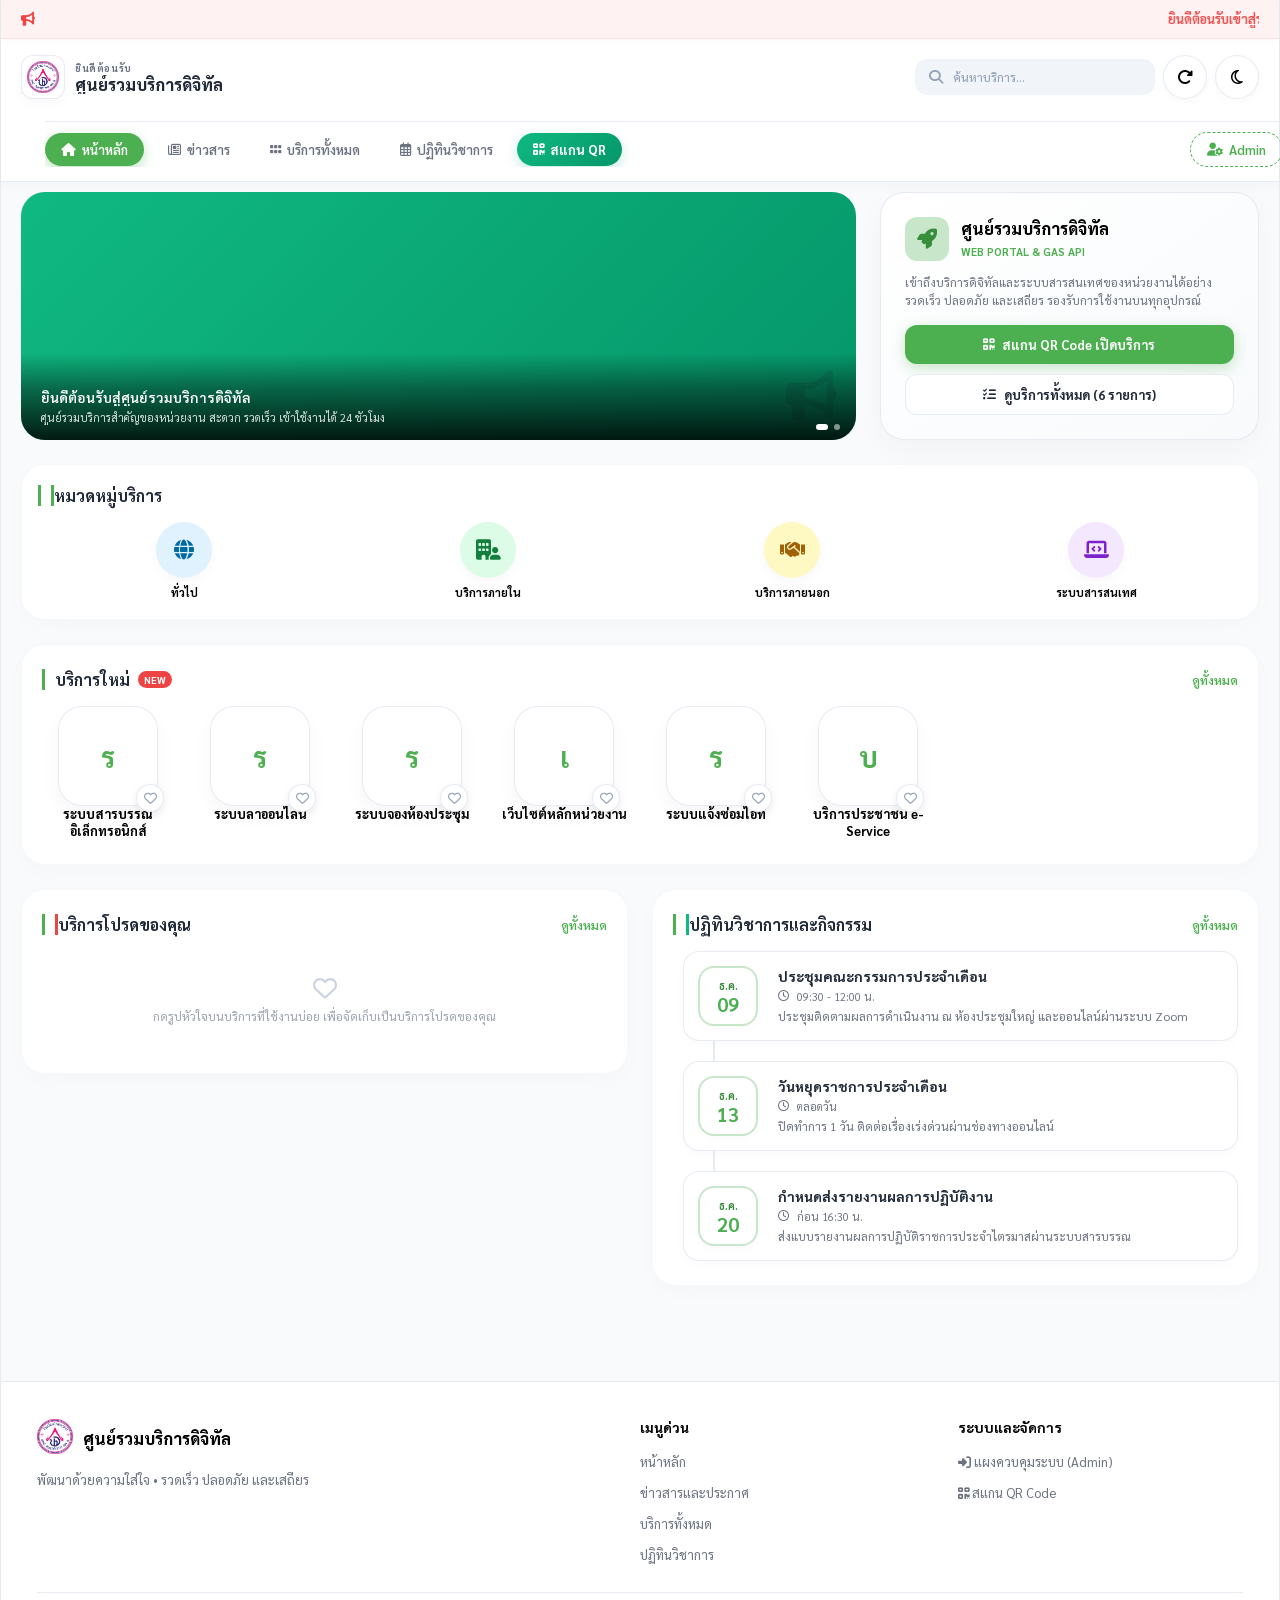
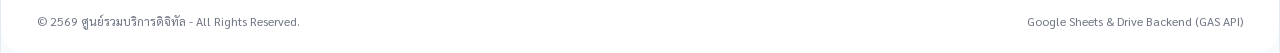
==== index.html @ 7876df4e "Add files via upload" ====
<!DOCTYPE html>
<html lang="th">
<head>
    <meta charset="UTF-8">
    <meta name="viewport" content="width=device-width, initial-scale=1.0, maximum-scale=1.0, user-scalable=no">
    <title id="pageTitle">ศูนย์รวมบริการดิจิทัล</title>
    
    <!-- Google Fonts & Font Awesome -->
    <link href="https://fonts.googleapis.com/css2?family=Sarabun:wght@300;400;500;600;700;800&family=Prompt:wght@400;500;600;700&display=swap" rel="stylesheet">
    <link rel="stylesheet" href="https://cdnjs.cloudflare.com/ajax/libs/font-awesome/6.4.0/css/all.min.css">
    
    <!-- CSS Styles -->
    <link rel="stylesheet" href="assets/css/style.css">
    
    <!-- Favicon & Touch Icon -->
    <link rel="icon" id="dynamicFavicon" href="assets/uploads/system_logo.png">
    <link rel="apple-touch-icon" id="dynamicAppleIcon" href="assets/uploads/system_logo.png">
    
    <!-- PWA Manifest -->
    <link rel="manifest" href="assets/manifest.json">
    <meta name="theme-color" content="#4CAF50">
    
    <!-- QR Code Scanner Library -->
    <script src="https://unpkg.com/html5-qrcode" defer></script>
</head>
<body>

<div class="mobile-app-wrapper">
    <!-- PWA Install Banner -->
    <div id="pwaInstallBanner" style="display: none; align-items: center; justify-content: space-between; background: linear-gradient(135deg, #1e293b, #0f172a); color: white; padding: 12px 16px; border-bottom: 2px solid var(--primary); z-index: 100; box-shadow: 0 4px 12px rgba(0,0,0,0.1); animation: slideDown 0.3s ease-out;">
        <div style="display: flex; align-items: center; gap: 12px;">
            <div style="width: 36px; height: 36px; background-color: rgba(255,255,255,0.1); border-radius: 8px; display: flex; align-items: center; justify-content: center; font-size: 16px; color: var(--primary);">
                <i class="fa-solid fa-cloud-arrow-down"></i>
            </div>
            <div>
                <div style="font-size: 13px; font-weight: 700; line-height: 1.2;">ติดตั้งแอปลงบนอุปกรณ์</div>
                <div style="font-size: 10px; color: #94a3b8;">เข้าใช้งานด่วนเสมือนแอปจริง รวดเร็ว ไม่กินพื้นที่</div>
            </div>
        </div>
        <div style="display: flex; gap: 8px; align-items: center;">
            <button id="btnPwaInstall" style="background-color: var(--primary); border: none; padding: 6px 12px; border-radius: 20px; color: white; font-family: 'Prompt', sans-serif; font-size: 12px; font-weight: 600; cursor: pointer; transition: all 0.2s;">ติดตั้ง</button>
            <button onclick="dismissPwaBanner()" style="background: none; border: none; color: #64748b; font-size: 16px; cursor: pointer; padding: 4px;"><i class="fa-solid fa-xmark"></i></button>
        </div>
    </div>

    <!-- แถบข้อความวิ่งประชาสัมพันธ์ (Marquee Banner) -->
    <div id="marqueeBannerContainer" style="display: none;"></div>

    <!-- Main App Header -->
    <header class="app-header">
        <div class="header-top-bar">
            <div class="header-branding">
                <div class="logo-wrapper-header" id="headerLogoContainer">
                    <i class="fa-solid fa-graduation-cap fallback-logo-icon"></i>
                </div>
                <div class="branding-text">
                    <span class="header-welcome-text">ยินดีต้อนรับ</span>
                    <h1 class="header-title-text" id="headerSystemName">ศูนย์รวมบริการดิจิทัล</h1>
                </div>
            </div>
            
            <div style="display: flex; gap: 8px; align-items: center; flex-grow: 1; justify-content: flex-end; min-width: 0;">
                <div class="search-box-wrapper">
                    <div class="search-box">
                        <i class="fa-solid fa-magnifying-glass search-icon"></i>
                        <input type="text" id="searchInput" class="search-input" placeholder="ค้นหาบริการ...">
                    </div>
                </div>
                <button class="btn-refresh-toggle" onclick="reloadPortalData(true)" title="รีเฟรชข้อมูลล่าสุด">
                    <i class="fa-solid fa-rotate-right" id="refreshIcon"></i>
                </button>
                <button class="btn-theme-toggle" onclick="toggleTheme()" title="สลับโหมด มืด/สว่าง">
                    <i class="fa-regular fa-moon"></i>
                </button>
            </div>
        </div>

        <!-- Desktop Navigation Bar -->
        <nav class="desktop-nav-menu">
            <a href="#" onclick="switchTab('home'); return false;" class="desktop-nav-link active" id="desktop-nav-home"><i class="fa-solid fa-house"></i> หน้าหลัก</a>
            <a href="#" onclick="switchTab('news'); return false;" class="desktop-nav-link" id="desktop-nav-news"><i class="fa-regular fa-newspaper"></i> ข่าวสาร</a>
            <a href="#" onclick="switchTab('services'); return false;" class="desktop-nav-link" id="desktop-nav-services"><i class="fa-solid fa-grip"></i> บริการทั้งหมด</a>
            <a href="calendar.html" class="desktop-nav-link"><i class="fa-regular fa-calendar-days"></i> ปฏิทินวิชาการ</a>
            <button onclick="openQrScanner(); return false;" class="desktop-nav-btn-scan"><i class="fa-solid fa-qrcode"></i> สแกน QR</button>
            <a href="admin.html" class="desktop-nav-link btn-admin-link"><i class="fa-solid fa-user-gear"></i> Admin</a>
        </nav>
    </header>

    <!-- ==================================================================== -->
    <!-- TAB 1: หน้าหลัก (HOME TAB) -->
    <!-- ==================================================================== -->
    <div id="tab-home" class="tab-content active">
        <main class="main-content">
            <!-- Skeleton Loader -->
            <div id="skeletonLoader" class="skeleton-container" style="display: block; width: 100%;">
                <div class="skeleton" style="width: 100%; height: 160px; border-radius: 16px; margin-bottom: 24px;"></div>
                <div style="display: flex; justify-content: space-between; margin-bottom: 24px; padding: 0 8px;">
                    <div style="display: flex; flex-direction: column; align-items: center; gap: 8px; flex: 1;"><div class="skeleton" style="width: 48px; height: 48px; border-radius: 50%;"></div><div class="skeleton" style="width: 40px; height: 12px;"></div></div>
                    <div style="display: flex; flex-direction: column; align-items: center; gap: 8px; flex: 1;"><div class="skeleton" style="width: 48px; height: 48px; border-radius: 50%;"></div><div class="skeleton" style="width: 50px; height: 12px;"></div></div>
                    <div style="display: flex; flex-direction: column; align-items: center; gap: 8px; flex: 1;"><div class="skeleton" style="width: 48px; height: 48px; border-radius: 50%;"></div><div class="skeleton" style="width: 50px; height: 12px;"></div></div>
                    <div style="display: flex; flex-direction: column; align-items: center; gap: 8px; flex: 1;"><div class="skeleton" style="width: 48px; height: 48px; border-radius: 50%;"></div><div class="skeleton" style="width: 60px; height: 12px;"></div></div>
                </div>
                <div class="skeleton" style="width: 120px; height: 20px; margin-bottom: 16px;"></div>
                <div class="app-grid">
                    <div class="skeleton" style="height: 100px; border-radius: 16px;"></div>
                    <div class="skeleton" style="height: 100px; border-radius: 16px;"></div>
                    <div class="skeleton" style="height: 100px; border-radius: 16px;"></div>
                </div>
            </div>

            <!-- Real Content -->
            <div id="realContent" style="display: none; width: 100%;">
                <!-- Desktop Hero Grid (Image Slider + Quick Card) -->
                <div class="desktop-hero-grid">
                    <!-- Image Slider -->
                    <div class="slider-container">
                        <div class="slider-wrapper" id="sliderWrapper"></div>
                        <div class="slider-dots" id="sliderDots"></div>
                    </div>

                    <!-- Side Widget Card -->
                    <div class="desktop-hero-side-card">
                        <div>
                            <div class="hero-card-header">
                                <div class="hero-card-icon">
                                    <i class="fa-solid fa-rocket"></i>
                                </div>
                                <div>
                                    <div class="hero-card-title" id="sideCardTitle">ศูนย์รวมบริการดิจิทัล</div>
                                    <span style="font-size: 11px; color: var(--primary); font-weight: 700;">WEB PORTAL & GAS API</span>
                                </div>
                            </div>
                            <p class="hero-card-desc">เข้าถึงบริการดิจิทัลและระบบสารสนเทศของหน่วยงานได้อย่างรวดเร็ว ปลอดภัย และเสถียร รองรับการใช้งานบนทุกอุปกรณ์</p>
                        </div>
                        <div class="hero-card-actions">
                            <button onclick="openQrScanner(); return false;" class="btn-hero-action primary">
                                <i class="fa-solid fa-qrcode"></i> สแกน QR Code เปิดบริการ
                            </button>
                            <a href="#" onclick="switchTab('services'); return false;" class="btn-hero-action secondary" id="btnSeeAllCount">
                                <i class="fa-solid fa-list-check"></i> ดูบริการทั้งหมด
                            </a>
                        </div>
                    </div>
                </div>

                <!-- หมวดหมู่บริการ (Categories Grid) -->
                <div class="section" style="margin-top: 10px; padding: 20px 16px;">
                    <div class="section-header" style="margin-bottom: 16px;">
                        <div class="section-title" style="border-left: 3px solid var(--primary);">หมวดหมู่บริการ</div>
                    </div>
                    <div class="category-grid" id="homeCategoriesGrid"></div>
                </div>

                <!-- บริการใหม่ (New Apps Grid) -->
                <div class="section">
                    <div class="section-header">
                        <div class="section-title">บริการใหม่ <span class="tag-new">NEW</span></div>
                        <a href="#" onclick="switchTab('services'); return false;" class="btn-see-all">ดูทั้งหมด</a>
                    </div>
                    <div class="app-grid" id="newAppsGrid"></div>
                </div>

                <!-- 2 คอลัมน์บน Desktop: บริการโปรด + ปฏิทินวิชาการ -->
                <div class="desktop-row-2col">
                    <!-- บริการโปรด -->
                    <div class="section" style="margin-bottom: 20px;">
                        <div class="section-header">
                            <div class="section-title" style="border-left: 3px solid #ef4444;">บริการโปรดของคุณ</div>
                            <a href="#" onclick="switchTab('services'); return false;" class="btn-see-all">ดูทั้งหมด</a>
                        </div>
                        <div class="app-grid" id="favoriteAppsGrid"></div>
                    </div>

                    <!-- ปฏิทินวิชาการ -->
                    <div class="section" style="margin-bottom: 25px;">
                        <div class="section-header">
                            <div class="section-title" style="border-left: 3px solid #10b981;">ปฏิทินวิชาการและกิจกรรม</div>
                            <div style="display: flex; gap: 12px; align-items: center;">
                                <a href="calendar.html" class="btn-see-all">ดูทั้งหมด</a>
                            </div>
                        </div>
                        <div class="calendar-list" id="homeCalendarList"></div>
                    </div>
                </div>
            </div>
        </main>
    </div>

    <!-- ==================================================================== -->
    <!-- TAB 2: ข่าวสารและประกาศ (NEWS TAB) -->
    <!-- ==================================================================== -->
    <div id="tab-news" class="tab-content">
        <header class="app-header">
            <div class="header-top-bar">
                <div class="header-branding">
                    <div class="logo-wrapper-header">
                        <i class="fa-regular fa-newspaper fallback-logo-icon" style="color: var(--primary);"></i>
                    </div>
                    <div class="branding-text">
                        <span class="header-welcome-text">ข่าวสารและประกาศ</span>
                        <h1 class="header-title-text">ประชาสัมพันธ์</h1>
                    </div>
                </div>
            </div>
        </header>
        <main class="main-content">
            <div class="news-container" id="newsCardsContainer"></div>
        </main>
    </div>

    <!-- ==================================================================== -->
    <!-- TAB 3: บริการทั้งหมด (ALL SERVICES TAB) -->
    <!-- ==================================================================== -->
    <div id="tab-services" class="tab-content">
        <header class="app-header">
            <div class="header-top-bar">
                <div class="header-branding">
                    <div class="logo-wrapper-header">
                        <i class="fa-solid fa-grip fallback-logo-icon" style="color: var(--primary);"></i>
                    </div>
                    <div class="branding-text">
                        <span class="header-welcome-text">ค้นหาและกรองบริการ</span>
                        <h1 class="header-title-text">บริการทั้งหมด</h1>
                    </div>
                </div>
                
                <div class="search-box-wrapper">
                    <div class="search-box">
                        <i class="fa-solid fa-magnifying-glass search-icon"></i>
                        <input type="text" id="searchInputServices" class="search-input" placeholder="ค้นหาชื่อบริการ...">
                    </div>
                </div>
            </div>
        </header>

        <main class="main-content" style="padding-top: 10px;">
            <!-- Category Pills Bar -->
            <div class="category-pills-container">
                <div class="category-pills-wrapper" id="categoryPillsWrapper">
                    <button class="category-pill active" onclick="filterCategory('all', this)">ทั้งหมด</button>
                </div>
            </div>

            <div class="section" style="margin-top: 10px; box-shadow: none; background: transparent; padding: 0;">
                <div class="app-grid" id="allAppsGrid"></div>
            </div>
        </main>
    </div>

    <!-- ==================================================================== -->
    <!-- BOTTOM NAVIGATION (MOBILE) -->
    <!-- ==================================================================== -->
    <nav class="bottom-nav">
        <a href="#" class="nav-item active" onclick="switchTab('home'); return false;" id="nav-home">
            <div class="nav-icon"><i class="fa-solid fa-house"></i></div>
            <span>หน้าหลัก</span>
        </a>
        <a href="#" class="nav-item" onclick="switchTab('news'); return false;" id="nav-news">
            <div class="nav-icon"><i class="fa-regular fa-newspaper"></i></div>
            <span>ข่าวสาร</span>
        </a>
        <a href="#" class="nav-item scan" onclick="openQrScanner(); return false;">
            <div class="scan-button">
                <i class="fa-solid fa-qrcode" style="font-size: 24px;"></i>
            </div>
            <span class="scan-text">สแกน</span>
        </a>
        <a href="#" class="nav-item" onclick="switchTab('services'); return false;" id="nav-services">
            <div class="nav-icon"><i class="fa-solid fa-grip"></i></div>
            <span>บริการ</span>
        </a>
        <a href="admin.html" class="nav-item">
            <div class="nav-icon"><i class="fa-solid fa-user-gear"></i></div>
            <span>Admin</span>
        </a>
    </nav>

    <!-- Desktop Footer -->
    <footer class="desktop-footer">
        <div class="footer-content">
            <div class="footer-brand">
                <div style="display: flex; align-items: center; gap: 10px;">
                    <div id="footerLogoContainer">
                        <i class="fa-solid fa-graduation-cap" style="font-size: 24px; color: var(--primary);"></i>
                    </div>
                    <div class="footer-title" id="footerSystemName">ศูนย์รวมบริการดิจิทัล</div>
                </div>
                <p class="footer-desc" id="footerTextDesc">ศูนย์รวมบริการดิจิทัลและระบบสารสนเทศ อำนวยความสะดวก ปลอดภัย เข้าถึงง่ายตลอด 24 ชั่วโมง</p>
            </div>
            <div>
                <div class="footer-section-title">เมนูด่วน</div>
                <ul class="footer-links">
                    <li><a href="#" onclick="switchTab('home'); return false;">หน้าหลัก</a></li>
                    <li><a href="#" onclick="switchTab('news'); return false;">ข่าวสารและประกาศ</a></li>
                    <li><a href="#" onclick="switchTab('services'); return false;">บริการทั้งหมด</a></li>
                    <li><a href="calendar.html">ปฏิทินวิชาการ</a></li>
                </ul>
            </div>
            <div>
                <div class="footer-section-title">ระบบและจัดการ</div>
                <ul class="footer-links">
                    <li><a href="admin.html"><i class="fa-solid fa-right-to-bracket"></i> แผงควบคุมระบบ (Admin)</a></li>
                    <li><a href="#" onclick="openQrScanner(); return false;"><i class="fa-solid fa-qrcode"></i> สแกน QR Code</a></li>
                </ul>
            </div>
        </div>
        <div class="footer-bottom">
            <span>&copy; <span id="footerYear"></span> <span id="footerCopyName">ศูนย์รวมบริการดิจิทัล</span> - All Rights Reserved.</span>
            <span>Google Sheets & Drive Backend (GAS API)</span>
        </div>
    </footer>
</div>

<!-- ==================================================================== -->
<!-- MODALS -->
<!-- ==================================================================== -->

<!-- 1. News Detail Modal -->
<div id="newsDetailModal" class="news-modal">
    <div class="news-modal-content">
        <div class="news-modal-header">
            <div class="news-modal-date" id="modalNewsDate"></div>
            <div class="news-modal-close" onclick="closeNewsModal()">&times;</div>
        </div>
        <div class="news-modal-body">
            <img src="" alt="" id="modalNewsImage" class="news-modal-img" style="display: none;">
            <h2 id="modalNewsTitle" class="news-modal-title"></h2>
            <div id="modalNewsContent" class="news-modal-text"></div>
        </div>
    </div>
</div>

<!-- 2. QR Code Scanner Modal -->
<div id="qrScannerModal" class="qr-modal">
    <div class="qr-modal-content">
        <div class="qr-modal-header">
            <h3 style="font-size: 16px; font-weight: 700; color: var(--text-dark); display: flex; align-items: center; gap: 8px; margin: 0;">
                <i class="fa-solid fa-qrcode" style="color: var(--primary);"></i> สแกน QR Code เพื่อเปิดบริการ
            </h3>
            <div class="qr-modal-close" onclick="closeQrScanner()">&times;</div>
        </div>
        <div class="qr-modal-body">
            <div class="qr-scanner-box">
                <div id="qr-reader" style="width: 100%; height: 100%;"></div>
            </div>
            <p style="font-size: 12px; color: var(--text-muted); text-align: center; line-height: 1.4; padding: 0 10px; margin: 0;">
                จัดคิวอาร์โค้ดให้อยู่ในกรอบสี่เหลี่ยม ระบบจะสแกนและเปิดบริการปลายทางให้อัตโนมัติ
            </p>
        </div>
    </div>
</div>

<!-- 3. Welcome Popup Modal -->
<div id="systemWelcomePopup" class="system-popup-overlay">
    <div class="system-popup-card">
        <img id="systemPopupImg" class="system-popup-img" src="" alt="" style="display: none;">
        <div class="system-popup-body">
            <h3 id="systemPopupTitle" class="system-popup-title"></h3>
            <div id="systemPopupText" class="system-popup-text"></div>
            <div class="system-popup-actions">
                <a id="systemPopupLinkBtn" href="#" target="_blank" class="btn" style="background: var(--primary); color: white; border: none; padding: 8px 16px; border-radius: 8px; text-decoration: none; font-size: 13px; font-weight: 600; display: none;">ดูรายละเอียด</a>
                <button onclick="closeWelcomePopup()" class="btn" style="background: #f1f5f9; color: #475569; border: 1px solid var(--border); padding: 8px 16px; border-radius: 8px; font-size: 13px; font-weight: 600; cursor: pointer;">ปิดหน้าต่าง</button>
            </div>
        </div>
    </div>
</div>

<!-- 4. API Config Quick Modal -->
<div id="apiConfigModal" class="system-popup-overlay">
    <div class="system-popup-card" style="max-width: 480px;">
        <div class="system-popup-body">
            <div style="display: flex; align-items: center; justify-content: space-between; margin-bottom: 12px;">
                <h3 style="font-size: 17px; font-weight: 700; margin: 0; display: flex; align-items: center; gap: 8px; color: var(--text-dark);">
                    <i class="fa-solid fa-cloud" style="color: var(--primary);"></i> ตั้งค่า Google Apps Script API
                </h3>
                <button onclick="closeApiConfigModal()" style="background: none; border: none; font-size: 18px; color: var(--text-muted); cursor: pointer;">&times;</button>
            </div>
            <p style="font-size: 12px; color: var(--text-muted); line-height: 1.5; margin-bottom: 16px;">
                นำ URL ที่ได้จากการ Deploy เป็น Web App ของ Google Apps Script มาวางที่นี่เพื่อเชื่อมต่อระบบฐานข้อมูล Google Sheets และ Google Drive จริง
            </p>
            <div style="margin-bottom: 16px;">
                <label style="display: block; font-size: 12px; font-weight: 600; margin-bottom: 6px; color: var(--text-dark);">Google Apps Script Web App URL:</label>
                <input type="url" id="modalApiUrlInput" placeholder="https://script.google.com/macros/s/.../exec" style="width: 100%; padding: 10px 12px; border: 1px solid var(--border); border-radius: 8px; font-size: 13px; outline: none; box-sizing: border-box;">
            </div>
            <div style="display: flex; justify-content: space-between; align-items: center;">
                <a href="google-apps-script/README.md" target="_blank" style="font-size: 12px; color: var(--primary); text-decoration: none; font-weight: 600;">
                    <i class="fa-solid fa-book-open"></i> คู่มือสร้าง API
                </a>
                <div style="display: flex; gap: 8px;">
                    <button onclick="saveApiUrlFromModal()" class="btn" style="background: var(--primary); color: white; border: none; padding: 8px 16px; border-radius: 8px; font-size: 13px; font-weight: 600; cursor: pointer;">บันทึกและเชื่อมต่อ</button>
                </div>
            </div>
        </div>
    </div>
</div>

<!-- Scripts -->
<script src="assets/js/config.js"></script>
<script src="assets/js/api.js"></script>

<script>
    // Global Portal State
    let portalData = {
        settings: {},
        categories: [],
        apps: [],
        news: [],
        calendar: []
    };
    let activeCategory = 'all';
    let currentSlideIndex = 0;
    let slideInterval = null;
    let html5QrcodeScanner = null;

    // หมวดหมู่ไอคอนและสีตกแต่ง
    const CATEGORY_MAP = {
        'ทั่วไป': { icon: 'fa-solid fa-globe', color: '#e0f2fe', text: '#0369a1' },
        'บริการภายใน': { icon: 'fa-solid fa-building-user', color: '#dcfce7', text: '#15803d' },
        'บริการภายนอก': { icon: 'fa-solid fa-handshake', color: '#fef9c3', text: '#a16207' },
        'ระบบสารสนเทศ': { icon: 'fa-solid fa-laptop-code', color: '#f3e8ff', text: '#7e22ce' }
    };

    const THAI_MONTHS = ['ม.ค.', 'ก.พ.', 'มี.ค.', 'เม.ย.', 'พ.ค.', 'มิ.ย.', 'ก.ค.', 'ส.ค.', 'ก.ย.', 'ต.ค.', 'พ.ย.', 'ธ.ค.'];

    // ------------------------------------------------------------------------
    // 1. INITIALIZATION & DATA LOADING
    // ------------------------------------------------------------------------
    document.addEventListener('DOMContentLoaded', async () => {
        applyTheme();
        updateApiStatusBadge();
        document.getElementById('footerYear').textContent = API.formatThaiYear();

        await reloadPortalData(false);

        // จัดการ URL Parameters เช่น ?scan=true
        const urlParams = new URLSearchParams(window.location.search);
        if (urlParams.get('scan') === 'true') {
            openQrScanner();
            window.history.replaceState({}, document.title, window.location.pathname);
        }

        // ค้นหาแบบ Real-time
        setupSearchListeners();
    });

    async function reloadPortalData(forceRefresh = false) {
        if (forceRefresh) {
            const refreshIcon = document.getElementById('refreshIcon');
            if (refreshIcon) refreshIcon.classList.add('fa-spin');
        }

        try {
            const data = await API.getInitialData(forceRefresh);
            if (data) {
                portalData = data;
                renderPortal();
            }
        } catch (error) {
            console.error("Error loading portal data:", error);
            API.toast("ไม่สามารถโหลดข้อมูลล่าสุดได้ กำลังใช้ข้อมูลจากแคช", "warning");
        } finally {
            const skeleton = document.getElementById('skeletonLoader');
            const real = document.getElementById('realContent');
            if (skeleton) skeleton.style.display = 'none';
            if (real) real.style.display = 'block';

            const refreshIcon = document.getElementById('refreshIcon');
            if (refreshIcon) refreshIcon.classList.remove('fa-spin');

            if (forceRefresh) {
                API.toast("อัปเดตข้อมูลล่าสุดเรียบร้อยแล้ว", "success");
            }
        }
    }

    // ------------------------------------------------------------------------
    // 2. RENDER PORTAL COMPONENTS
    // ------------------------------------------------------------------------
    function renderPortal() {
        const s = portalData.settings || {};
        const systemName = s.system_name || 'ศูนย์รวมบริการดิจิทัล';
        const systemIcon = s.system_icon || '';
        const systemFooter = s.system_footer || 'พัฒนาด้วยความใส่ใจ • รวดเร็ว ปลอดภัย และเสถียร';

        // Title & Logo
        document.getElementById('pageTitle').innerText = systemName;
        document.getElementById('headerSystemName').innerText = systemName;
        document.getElementById('sideCardTitle').innerText = systemName;
        document.getElementById('footerSystemName').innerText = systemName;
        document.getElementById('footerCopyName').innerText = systemName;
        document.getElementById('footerTextDesc').innerText = systemFooter;

        // Header Logo
        const headerLogo = document.getElementById('headerLogoContainer');
        const footerLogo = document.getElementById('footerLogoContainer');
        if (systemIcon) {
            headerLogo.innerHTML = `<img src="${escapeHtml(systemIcon)}" alt="Logo" class="header-logo-img">`;
            footerLogo.innerHTML = `<img src="${escapeHtml(systemIcon)}" alt="Logo" style="width: 36px; height: 36px; object-fit: contain;">`;
            document.getElementById('dynamicFavicon').href = systemIcon;
            document.getElementById('dynamicAppleIcon').href = systemIcon;
        } else {
            headerLogo.innerHTML = `<img src="assets/uploads/system_logo.png" alt="Logo" class="header-logo-img" onerror="this.outerHTML='<i class=\\'fa-solid fa-graduation-cap fallback-logo-icon\\'></i>'">`;
            footerLogo.innerHTML = `<img src="assets/uploads/system_logo.png" alt="Logo" style="width: 36px; height: 36px; object-fit: contain;" onerror="this.outerHTML='<i class=\\'fa-solid fa-graduation-cap\\' style=\\'font-size: 24px; color: var(--primary);\\'></i>'">`;
        }

        // Marquee Banner
        renderMarquee(s);

        // Welcome Popup
        checkAndShowWelcomePopup(s);

        // Image Slider
        renderSlider(portalData.news || []);

        // Categories
        renderCategories(portalData.categories || []);

        // New Apps
        renderNewApps(portalData.apps || []);

        // Favorite Apps
        updateFavoritesUI();

        // Calendar Widget
        renderCalendarWidget(portalData.calendar || []);

        // News Tab
        renderNewsTab(portalData.news || []);

        // All Services Tab
        renderAllServices(portalData.apps || []);

        // Update See All count
        const btnSeeAll = document.getElementById('btnSeeAllCount');
        if (btnSeeAll) {
            btnSeeAll.innerHTML = `<i class="fa-solid fa-list-check"></i> ดูบริการทั้งหมด (${(portalData.apps || []).length} รายการ)`;
        }
    }

    // Marquee Render
    function renderMarquee(settings) {
        const container = document.getElementById('marqueeBannerContainer');
        if (settings.marquee_enabled === '1' && settings.marquee_text) {
            const colorClass = 'marquee-' + (settings.marquee_color || 'danger');
            container.className = `marquee-banner ${colorClass}`;
            container.innerHTML = `
                <div class="marquee-icon-box"><i class="fa-solid fa-bullhorn"></i></div>
                <marquee scrollamount="5" behavior="scroll" direction="left" onmouseover="this.stop();" onmouseout="this.start();">
                    ${escapeHtml(settings.marquee_text)}
                </marquee>
            `;
            container.style.display = 'flex';
        } else {
            container.style.display = 'none';
        }
    }

    // Welcome Popup
    function checkAndShowWelcomePopup(settings) {
        if (settings.popup_enabled === '1' && !sessionStorage.getItem('welcome_popup_shown')) {
            const modal = document.getElementById('systemWelcomePopup');
            document.getElementById('systemPopupTitle').innerText = settings.popup_title || 'ประกาศสำคัญ';
            document.getElementById('systemPopupText').innerHTML = settings.popup_content || '';
            
            const img = document.getElementById('systemPopupImg');
            if (settings.popup_image) {
                img.src = settings.popup_image;
                img.style.display = 'block';
            } else {
                img.style.display = 'none';
            }

            const linkBtn = document.getElementById('systemPopupLinkBtn');
            if (settings.popup_link) {
                linkBtn.href = settings.popup_link;
                linkBtn.style.display = 'inline-flex';
            } else {
                linkBtn.style.display = 'none';
            }

            modal.style.display = 'flex';
            sessionStorage.setItem('welcome_popup_shown', 'true');
        }
    }

    function closeWelcomePopup() {
        document.getElementById('systemWelcomePopup').style.display = 'none';
    }

    // Image Slider
    function renderSlider(newsList) {
        const wrapper = document.getElementById('sliderWrapper');
        const dotsContainer = document.getElementById('sliderDots');
        wrapper.innerHTML = '';
        dotsContainer.innerHTML = '';

        let slides = newsList.filter(n => n.image);
        if (slides.length === 0) {
            slides = [
                {
                    title: 'ยินดีต้อนรับสู่ศูนย์รวมบริการดิจิทัล',
                    content: 'ศูนย์รวมบริการสำคัญของหน่วยงาน สะดวก รวดเร็ว เข้าใช้งานได้ 24 ชั่วโมง',
                    image: '',
                    id: 0
                },
                {
                    title: 'เพิ่มทางลัดลงบนหน้าจอหลัก (PWA)',
                    content: 'เข้าใช้งานได้สะดวกขึ้นโดยการเพิ่มทางลัดลงเดสก์ท็อปหรือหน้าจอมือถือของคุณ',
                    image: '',
                    id: 0
                }
            ];
        }

        slides.forEach((slide, idx) => {
            const hasImg = !!slide.image;
            const bgGrad = idx % 2 === 0 ? 'linear-gradient(135deg, #10b981, #059669)' : 'linear-gradient(135deg, #3b82f6, #1d4ed8)';
            const slideItem = document.createElement('div');
            slideItem.className = 'slide-item';
            slideItem.style.cursor = 'pointer';
            slideItem.onclick = () => openNewsItemModal(slide);

            slideItem.innerHTML = `
                ${hasImg 
                    ? `<img src="${escapeHtml(slide.image)}" alt="">`
                    : `<div style="width: 100%; height: 100%; background: ${bgGrad}; display: flex; align-items: center; justify-content: center; padding: 20px; text-align: left; position: relative;">
                         <i class="fa-solid fa-bullhorn" style="font-size: 50px; opacity: 0.15; position: absolute; right: 20px; bottom: 20px;"></i>
                       </div>`
                }
                <div class="slide-caption">
                    <div class="slide-title">${escapeHtml(slide.title)}</div>
                    <div class="slide-desc">${escapeHtml(stripTags(slide.content || ''))}</div>
                </div>
            `;
            wrapper.appendChild(slideItem);

            const dot = document.createElement('span');
            dot.className = `slider-dot ${idx === 0 ? 'active' : ''}`;
            dot.onclick = () => showSlide(idx);
            dotsContainer.appendChild(dot);
        });

        // Initialize Carousel Auto Slide
        if (slideInterval) clearInterval(slideInterval);
        currentSlideIndex = 0;
        showSlide(0);
        if (slides.length > 1) {
            slideInterval = setInterval(() => {
                showSlide((currentSlideIndex + 1) % slides.length);
            }, 4500);
        }
    }

    function showSlide(index) {
        const slides = document.querySelectorAll('.slide-item');
        const dots = document.querySelectorAll('.slider-dot');
        const wrapper = document.getElementById('sliderWrapper');
        if (slides.length === 0) return;

        currentSlideIndex = index;
        if (wrapper) {
            wrapper.style.transform = `translateX(-${currentSlideIndex * 100}%)`;
        }
        dots.forEach((dot, idx) => {
            dot.classList.toggle('active', idx === currentSlideIndex);
        });
    }

    // Categories
    function renderCategories(categories) {
        const grid = document.getElementById('homeCategoriesGrid');
        const pillsWrapper = document.getElementById('categoryPillsWrapper');
        grid.innerHTML = '';
        pillsWrapper.innerHTML = '<button class="category-pill active" onclick="filterCategory(\'all\', this)">ทั้งหมด</button>';

        categories.forEach(cat => {
            const catName = typeof cat === 'string' ? cat : cat.name;
            const style = CATEGORY_MAP[catName] || { icon: 'fa-solid fa-cubes', color: '#f1f5f9', text: '#475569' };

            // Home Grid Item
            const catItem = document.createElement('div');
            catItem.className = 'category-item';
            catItem.onclick = () => selectCategoryFromHome(catName);
            catItem.innerHTML = `
                <div class="category-icon-box" style="background-color: ${style.color}; color: ${style.text};">
                    <i class="${style.icon}"></i>
                </div>
                <div class="category-item-name">${escapeHtml(catName)}</div>
            `;
            grid.appendChild(catItem);

            // Services Pill
            const pill = document.createElement('button');
            pill.className = 'category-pill';
            pill.textContent = catName;
            pill.onclick = function() { filterCategory(catName, this); };
            pillsWrapper.appendChild(pill);
        });
    }

    // New Apps
    function renderNewApps(apps) {
        const grid = document.getElementById('newAppsGrid');
        grid.innerHTML = '';
        const newApps = apps.slice(0, 8);

        if (newApps.length === 0) {
            grid.innerHTML = '<div style="grid-column: 1 / -1; text-align: center; color: #9ca3af; padding: 20px;">ยังไม่มีบริการในระบบ</div>';
            return;
        }

        newApps.forEach(app => {
            grid.appendChild(createAppCard(app));
        });
    }

    // All Services Grid
    function renderAllServices(apps) {
        const grid = document.getElementById('allAppsGrid');
        grid.innerHTML = '';

        if (apps.length === 0) {
            grid.innerHTML = '<div style="grid-column: 1 / -1; text-align: center; color: #9ca3af; padding: 40px;">ยังไม่มีบริการในระบบ</div>';
            return;
        }

        apps.forEach(app => {
            grid.appendChild(createAppCard(app, true));
        });
    }

    // Helper: Create App Card Element
    function createAppCard(app, isSearchable = false) {
        const card = document.createElement('div');
        card.className = 'app-item' + (isSearchable ? ' app-card-search' : '');
        if (isSearchable) {
            card.setAttribute('data-name', (app.name || '').toLowerCase());
            card.setAttribute('data-category', app.category || 'ทั่วไป');
        }

        const firstChar = (app.name || '').substring(0, 1);
        const iconHtml = app.icon
            ? `<img src="${escapeHtml(app.icon)}" alt="" onerror="this.outerHTML='<div class=\\'app-icon-fallback\\'>${escapeHtml(firstChar)}</div>'">`
            : `<div class="app-icon-fallback">${escapeHtml(firstChar)}</div>`;

        const openTarget = (app.open_mode === 'iframe') ? '_self' : '_blank';

        card.innerHTML = `
            <a href="${escapeHtml(app.url || '#')}" target="${openTarget}" style="text-decoration:none; color:inherit;" onclick="handleAppClick(event, ${JSON.stringify(app).replace(/"/g, '&quot;')})">
                <div class="app-icon-container" style="position: relative; display: inline-block;">
                    <div class="app-icon-wrapper">
                        ${iconHtml}
                    </div>
                    <button class="btn-favorite-toggle" data-app-id="${app.id}" onclick="toggleFavorite(${app.id}, event)" title="บันทึกเป็นบริการโปรด">
                        <i class="fa-regular fa-heart"></i>
                    </button>
                </div>
                <div class="app-name">${escapeHtml(app.name)}</div>
            </a>
        `;
        return card;
    }

    function handleAppClick(event, app) {
        if (app.open_mode === 'iframe') {
            // สามารถเปิดในโหมดฝัง หรือเปิดในแท็บใหม่หากมีข้อจำกัดด้านความปลอดภัย
        }
    }

    // Calendar Widget (Home)
    function renderCalendarWidget(events) {
        const list = document.getElementById('homeCalendarList');
        list.innerHTML = '';

        // กรองเฉพาะกิจกรรมตั้งแต่วันนี้เป็นต้นไป (ไม่แสดงวันที่ผ่านไปแล้ว)
        const today = new Date();
        today.setHours(0, 0, 0, 0);

        const upcomingEvents = (events || []).filter(event => {
            if (!event.event_date) return false;
            const dateStr = String(event.event_date).split('T')[0];
            const parts = dateStr.split('-');
            let eventDate;
            if (parts.length === 3) {
                eventDate = new Date(parseInt(parts[0], 10), parseInt(parts[1], 10) - 1, parseInt(parts[2], 10));
            } else {
                eventDate = new Date(event.event_date);
            }
            if (isNaN(eventDate.getTime())) return false;
            eventDate.setHours(0, 0, 0, 0);
            return eventDate >= today;
        }).sort((a, b) => {
            const dateA = new Date(a.event_date);
            const dateB = new Date(b.event_date);
            return (isNaN(dateA.getTime()) ? 0 : dateA.getTime()) - (isNaN(dateB.getTime()) ? 0 : dateB.getTime());
        });

        if (upcomingEvents.length === 0) {
            list.innerHTML = `
                <div style="text-align: center; color: #9ca3af; padding: 25px 0;">
                    <i class="fa-regular fa-calendar-xmark" style="font-size: 28px; margin-bottom: 6px; display: block;"></i>
                    ไม่มีกิจกรรมที่กำลังจะมาถึงในขณะนี้
                </div>
            `;
            return;
        }

        upcomingEvents.slice(0, 5).forEach(event => {
            const dateStr = String(event.event_date).split('T')[0];
            const parts = dateStr.split('-');
            let dateObj;
            if (parts.length === 3) {
                dateObj = new Date(parseInt(parts[0], 10), parseInt(parts[1], 10) - 1, parseInt(parts[2], 10));
            } else {
                dateObj = new Date(event.event_date);
            }

            const day = !isNaN(dateObj.getDate()) ? String(dateObj.getDate()).padStart(2, '0') : '--';
            const monthIndex = !isNaN(dateObj.getMonth()) ? dateObj.getMonth() : 0;
            const monthTh = THAI_MONTHS[monthIndex] || '';

            const item = document.createElement('div');
            item.className = 'calendar-event-card';
            item.innerHTML = `
                <div class="calendar-date-badge">
                    <span class="badge-month">${monthTh}</span>
                    <span class="badge-day">${day}</span>
                </div>
                <div class="calendar-event-details">
                    <div class="calendar-event-title">${escapeHtml(event.event_title)}</div>
                    ${event.event_time ? `<div class="calendar-event-time"><i class="fa-regular fa-clock" style="margin-right: 4px;"></i> ${escapeHtml(event.event_time)}</div>` : ''}
                    ${event.description ? `<div class="calendar-event-desc">${escapeHtml(event.description)}</div>` : ''}
                </div>
            `;
            list.appendChild(item);
        });
    }

    // News Tab
    function renderNewsTab(newsList) {
        const container = document.getElementById('newsCardsContainer');
        container.innerHTML = '';

        if (!newsList || newsList.length === 0) {
            container.innerHTML = `
                <div style="text-align: center; color: #9ca3af; padding: 40px 0; background: var(--surface); border-radius: 16px;">
                    <i class="fa-regular fa-newspaper" style="font-size: 40px; margin-bottom: 12px; display: block;"></i>
                    ยังไม่มีข่าวสารใหม่ในขณะนี้
                </div>
            `;
            return;
        }

        newsList.forEach(news => {
            const card = document.createElement('div');
            card.className = 'news-card';
            card.style.cursor = 'pointer';
            card.onclick = () => openNewsItemModal(news);

            let dateStr = API.formatThaiDate(news.created_at);

            card.innerHTML = `
                ${news.image ? `<img src="${escapeHtml(news.image)}" alt="" class="news-card-image">` : ''}
                <div class="news-card-body">
                    ${dateStr && dateStr !== '-' ? `<div class="news-card-date"><i class="fa-regular fa-calendar"></i> ${dateStr}</div>` : ''}
                    <h3 class="news-card-title" style="margin-top: 4px;">${escapeHtml(news.title)}</h3>
                    <p class="news-card-desc">${escapeHtml(stripTags(news.content || ''))}</p>
                </div>
            `;
            container.appendChild(card);
        });
    }

    // ------------------------------------------------------------------------
    // 3. FAVORITES SYSTEM (LocalStorage)
    // ------------------------------------------------------------------------
    function getFavorites() {
        try {
            const favs = localStorage.getItem('user_favorites');
            return favs ? JSON.parse(favs) : [];
        } catch(e) {
            return [];
        }
    }

    function saveFavorites(favs) {
        localStorage.setItem('user_favorites', JSON.stringify(favs));
    }

    window.toggleFavorite = function(appId, event) {
        if (event) {
            event.preventDefault();
            event.stopPropagation();
        }
        let favs = getFavorites();
        const idStr = String(appId);
        const index = favs.indexOf(idStr);
        if (index > -1) {
            favs.splice(index, 1);
            API.toast("นำออกจากบริการโปรดแล้ว", "info", 2000);
        } else {
            favs.push(idStr);
            API.toast("เพิ่มเข้ารายการบริการโปรดแล้ว ❤️", "success", 2000);
        }
        saveFavorites(favs);
        updateFavoritesUI();
    };

    function updateFavoritesUI() {
        const favs = getFavorites();
        const allApps = portalData.apps || [];

        // อัปเดตไอคอนหัวใจในการ์ดทั้งหมด
        document.querySelectorAll('.btn-favorite-toggle').forEach(btn => {
            const appId = btn.getAttribute('data-app-id');
            const heartIcon = btn.querySelector('i');
            if (favs.includes(String(appId))) {
                heartIcon.className = 'fa-solid fa-heart';
                btn.classList.add('is-fav');
            } else {
                heartIcon.className = 'fa-regular fa-heart';
                btn.classList.remove('is-fav');
            }
        });

        // อัปเดตในส่วน Favorites Grid
        const favGrid = document.getElementById('favoriteAppsGrid');
        if (favGrid) {
            favGrid.innerHTML = '';
            const favApps = allApps.filter(app => favs.includes(String(app.id)));

            if (favApps.length > 0) {
                favApps.forEach(app => {
                    favGrid.appendChild(createAppCard(app));
                });
            } else {
                favGrid.innerHTML = `
                    <div style="grid-column: 1 / -1; text-align: center; color: #9ca3af; padding: 25px 0; font-size: 12px; width: 100%;">
                        <i class="fa-regular fa-heart" style="font-size: 24px; margin-bottom: 8px; display: block; color: #cbd5e1;"></i>
                        กดรูปหัวใจบนบริการที่ใช้งานบ่อย เพื่อจัดเก็บเป็นบริการโปรดของคุณ
                    </div>
                `;
            }
        }
    }

    // ------------------------------------------------------------------------
    // 4. SEARCH & CATEGORY FILTER
    // ------------------------------------------------------------------------
    function setupSearchListeners() {
        const searchInput = document.getElementById('searchInput');
        const searchInputServices = document.getElementById('searchInputServices');

        function doSearch(query) {
            query = query.trim().toLowerCase();
            const cards = document.querySelectorAll('.app-card-search');
            cards.forEach(card => {
                const name = card.getAttribute('data-name') || '';
                const cat = card.getAttribute('data-category') || '';
                const matchesQuery = name.includes(query);
                const matchesCat = (activeCategory === 'all' || cat === activeCategory);

                card.style.display = (matchesQuery && matchesCat) ? 'flex' : 'none';
            });
        }

        if (searchInputServices) {
            searchInputServices.addEventListener('input', (e) => doSearch(e.target.value));
        }

        if (searchInput) {
            searchInput.addEventListener('keydown', (e) => {
                if (e.key === 'Enter') {
                    const val = e.target.value;
                    switchTab('services');
                    if (searchInputServices) {
                        searchInputServices.value = val;
                        filterCategory('all');
                        doSearch(val);
                    }
                }
            });
        }
    }

    window.filterCategory = function(category, element) {
        activeCategory = category;
        document.querySelectorAll('.category-pill').forEach(pill => {
            pill.classList.toggle('active', pill.textContent.trim() === category || (category === 'all' && pill.textContent.trim() === 'ทั้งหมด'));
        });

        const searchInputServices = document.getElementById('searchInputServices');
        const query = searchInputServices ? searchInputServices.value.trim().toLowerCase() : '';
        const cards = document.querySelectorAll('.app-card-search');
        cards.forEach(card => {
            const name = card.getAttribute('data-name') || '';
            const cat = card.getAttribute('data-category') || '';
            const matchesQuery = name.includes(query);
            const matchesCat = (activeCategory === 'all' || cat === activeCategory);
            card.style.display = (matchesQuery && matchesCat) ? 'flex' : 'none';
        });
    };

    function selectCategoryFromHome(category) {
        switchTab('services');
        setTimeout(() => {
            const pills = document.querySelectorAll('.category-pill');
            let found = false;
            pills.forEach(pill => {
                if (pill.textContent.trim() === category) {
                    filterCategory(category, pill);
                    found = true;
                }
            });
            if (!found) filterCategory('all');
        }, 100);
    }

    // ------------------------------------------------------------------------
    // 5. TAB SWITCHING
    // ------------------------------------------------------------------------
    function switchTab(tabId) {
        document.querySelectorAll('.tab-content').forEach(el => el.classList.remove('active'));
        document.querySelectorAll('.nav-item').forEach(el => el.classList.remove('active'));
        document.querySelectorAll('.desktop-nav-link').forEach(el => el.classList.remove('active'));

        const targetTab = document.getElementById('tab-' + tabId);
        if (targetTab) targetTab.classList.add('active');

        const navItem = document.getElementById('nav-' + tabId);
        if (navItem) navItem.classList.add('active');

        const desktopNav = document.getElementById('desktop-nav-' + tabId);
        if (desktopNav) desktopNav.classList.add('active');

        window.scrollTo({ top: 0, behavior: 'smooth' });
    }

    // ------------------------------------------------------------------------
    // 6. NEWS MODAL
    // ------------------------------------------------------------------------
    function openNewsItemModal(news) {
        document.getElementById('modalNewsTitle').innerText = news.title || '';
        
        let dateStr = API.formatThaiDateFull(news.created_at, true);
        
        const dateEl = document.getElementById('modalNewsDate');
        if (dateStr && dateStr !== '-') {
            dateEl.innerHTML = `<i class="fa-regular fa-calendar" style="margin-right: 4px;"></i> ${dateStr}`;
            dateEl.style.display = 'flex';
        } else {
            dateEl.style.display = 'none';
        }

        const imgEl = document.getElementById('modalNewsImage');
        if (news.image) {
            imgEl.src = news.image;
            imgEl.style.display = 'block';
        } else {
            imgEl.style.display = 'none';
        }

        document.getElementById('modalNewsContent').innerHTML = news.content || '';
        document.getElementById('newsDetailModal').style.display = 'flex';
        document.body.style.overflow = 'hidden';
    }

    function closeNewsModal() {
        document.getElementById('newsDetailModal').style.display = 'none';
        document.body.style.overflow = 'auto';
    }

    window.addEventListener('click', (e) => {
        if (e.target === document.getElementById('newsDetailModal')) closeNewsModal();
        if (e.target === document.getElementById('apiConfigModal')) closeApiConfigModal();
    });

    // ------------------------------------------------------------------------
    // 7. QR CODE SCANNER (CAMERA)
    // ------------------------------------------------------------------------
    window.openQrScanner = function() {
        const qrModal = document.getElementById('qrScannerModal');
        if (qrModal) qrModal.style.display = 'flex';

        setTimeout(() => {
            try {
                if (!html5QrcodeScanner) {
                    html5QrcodeScanner = new Html5Qrcode("qr-reader");
                }
                const qrSuccessCallback = (decodedText) => {
                    closeQrScanner();
                    if (decodedText.startsWith('http://') || decodedText.startsWith('https://')) {
                        window.open(decodedText, '_blank');
                    } else {
                        alert(`ข้อมูลที่สแกนได้: ${decodedText}`);
                    }
                };
                html5QrcodeScanner.start(
                    { facingMode: "environment" },
                    { fps: 10, qrbox: { width: 220, height: 220 } },
                    qrSuccessCallback
                ).catch(err => {
                    console.error("Camera Error:", err);
                    API.toast("ไม่สามารถเปิดกล้องได้ กรุณาตรวจสอบสิทธิ์การเข้าถึงกล้อง", "error");
                    closeQrScanner();
                });
            } catch (e) {
                console.error("QR Reader Error:", e);
                closeQrScanner();
            }
        }, 300);
    };

    window.closeQrScanner = function() {
        const qrModal = document.getElementById('qrScannerModal');
        if (qrModal) qrModal.style.display = 'none';
        if (html5QrcodeScanner && html5QrcodeScanner.isScanning) {
            html5QrcodeScanner.stop().catch(err => console.error(err));
        }
    };

    // ------------------------------------------------------------------------
    // 8. THEME & API CONFIG MODAL
    // ------------------------------------------------------------------------
    function applyTheme() {
        const theme = localStorage.getItem('theme') || 'light';
        const icon = document.querySelector('.btn-theme-toggle i');
        if (theme === 'dark') {
            document.documentElement.classList.add('dark-theme');
            if (icon) icon.className = 'fa-regular fa-sun';
        } else {
            document.documentElement.classList.remove('dark-theme');
            if (icon) icon.className = 'fa-regular fa-moon';
        }
    }

    window.toggleTheme = function() {
        const currentTheme = localStorage.getItem('theme') || 'light';
        const nextTheme = currentTheme === 'light' ? 'dark' : 'light';
        localStorage.setItem('theme', nextTheme);
        applyTheme();
    };

    function updateApiStatusBadge() {
        const apiUrl = CONFIG.getApiUrl();
        const btn = document.getElementById('apiStatusBtn');
        const text = document.getElementById('apiStatusText');
        if (btn && text) {
            if (apiUrl) {
                btn.className = 'api-config-badge connected';
                text.innerText = 'Connected';
            } else {
                btn.className = 'api-config-badge fallback';
                text.innerText = 'Demo/Setup';
            }
        }
    }

    window.openApiConfigModal = function() {
        document.getElementById('modalApiUrlInput').value = CONFIG.getApiUrl();
        document.getElementById('apiConfigModal').style.display = 'flex';
    };

    window.closeApiConfigModal = function() {
        document.getElementById('apiConfigModal').style.display = 'none';
    };

    window.saveApiUrlFromModal = function() {
        const url = document.getElementById('modalApiUrlInput').value.trim();
        CONFIG.setApiUrl(url);
        updateApiStatusBadge();
        closeApiConfigModal();
        API.toast("บันทึกการตั้งค่า API เรียบร้อย กำลังรีเฟรชข้อมูล...", "success");
        reloadPortalData(true);
    };

    // ------------------------------------------------------------------------
    // 9. PWA INSTALLATION & SERVICE WORKER
    // ------------------------------------------------------------------------
    let deferredPrompt;
    window.addEventListener('beforeinstallprompt', (e) => {
        e.preventDefault();
        deferredPrompt = e;
        const banner = document.getElementById('pwaInstallBanner');
        if (banner && sessionStorage.getItem('pwa_banner_dismissed') !== 'true') {
            banner.style.display = 'flex';
        }
    });

    const btnPwa = document.getElementById('btnPwaInstall');
    if (btnPwa) {
        btnPwa.addEventListener('click', () => {
            if (!deferredPrompt) return;
            deferredPrompt.prompt();
            deferredPrompt.userChoice.then(() => {
                document.getElementById('pwaInstallBanner').style.display = 'none';
                deferredPrompt = null;
            });
        });
    }

    function dismissPwaBanner() {
        document.getElementById('pwaInstallBanner').style.display = 'none';
        sessionStorage.setItem('pwa_banner_dismissed', 'true');
    }

    if ('serviceWorker' in navigator) {
        navigator.serviceWorker.register('assets/js/sw.js').catch(err => console.log('SW registration failed', err));
    }

    function escapeHtml(text) {
        if (!text) return '';
        const map = { '&': '&amp;', '<': '&lt;', '>': '&gt;', '"': '&quot;', "'": '&#039;' };
        return String(text).replace(/[&<>"']/g, m => map[m]);
    }

    function stripTags(html) {
        const tmp = document.createElement("DIV");
        tmp.innerHTML = html;
        return tmp.textContent || tmp.innerText || "";
    }
</script>

</body>
</html>
---- assets/css/style.css ----
/* Mobile App Style Portal - style.css */
:root {
    --primary: #4CAF50; /* ใช้สีเขียวแบบแอปสแกน */
    --primary-dark: #388E3C;
    --primary-light: #C8E6C9;
    --background-outer: #e5e7eb;
    --background-inner: #f8fafc;
    --surface: #ffffff;
    --text-main: #1f2937;
    --text-muted: #6b7280;
    --border: rgba(226, 232, 240, 0.8);
    --red-tag: #ef4444;
    --shadow-sm: 0 1px 2px 0 rgba(0, 0, 0, 0.05);
    --shadow-md: 0 4px 6px -1px rgba(0, 0, 0, 0.1), 0 2px 4px -1px rgba(0, 0, 0, 0.06);
    --radius-sm: 8px;
    --radius-md: 16px;
    --radius-lg: 24px;
    --radius-full: 9999px;
    
    /* Variables for theme customisations */
    --header-bg: rgba(255, 255, 255, 0.95);
    --bottom-nav-bg: rgba(255, 255, 255, 0.96);
    --text-dark: #000000;
    --card-hover-bg: #f8fafc;
}

.dark-theme {
    --background-inner: #0f172a; /* Dark Slate 900 */
    --background-outer: #020617; /* Slate 950 */
    --surface: #1e293b; /* Slate 800 */
    --text-main: #f8fafc; /* Slate 50 */
    --text-muted: #94a3b8; /* Slate 400 */
    --border: rgba(51, 65, 85, 0.6); /* Slate 700 */
    --header-bg: rgba(15, 23, 42, 0.95); /* Translucent Slate 900 */
    --bottom-nav-bg: rgba(30, 41, 59, 0.96); /* Translucent Slate 800 */
    --text-dark: #f8fafc;
    --card-hover-bg: #334155; /* Slate 700 */
    --primary-light: rgba(76, 175, 80, 0.15);
}

* {
    box-sizing: border-box;
    margin: 0;
    padding: 0;
    font-family: 'Sarabun', -apple-system, BlinkMacSystemFont, "Segoe UI", Roboto, sans-serif;
    -webkit-tap-highlight-color: transparent;
}

body {
    background-color: var(--background-inner);
    color: var(--text-main);
    min-height: 100vh;
    min-height: 100dvh;
    transition: background-color 0.3s, color 0.3s;
}

/* ขยายเต็มพื้นที่แสดงผล แบบ Responsive Container */
.mobile-app-wrapper {
    width: 100%;
    height: 100vh;
    height: 100dvh;
    background-color: var(--background-inner);
    position: relative;
    display: flex;
    flex-direction: column;
    overflow: hidden; /* ล็อกสกรอลล์หลักเฉพาะบน Mobile จอเล็ก */
}

/* ปรับการแสดงผล Responsive สำหรับ Tablet และ Desktop */
@media (min-width: 768px) {
    body {
        background-color: var(--background-outer);
        display: block;
    }
    .mobile-app-wrapper {
        max-width: 1280px;
        margin: 0 auto;
        box-shadow: 0 0 40px rgba(15, 23, 42, 0.08);
        border-left: 1px solid var(--border);
        border-right: 1px solid var(--border);
        min-height: 100vh;
        height: auto;
        overflow: visible;
    }
    .main-content {
        overflow-y: visible;
        padding: 10px 32px 40px;
    }
    .tab-content.active {
        height: auto;
        overflow: visible;
    }
    .bottom-nav {
        left: 50% !important;
        transform: translateX(-50%) !important;
        max-width: 1280px !important;
        border-top-left-radius: var(--radius-lg);
        border-top-right-radius: var(--radius-lg);
        box-shadow: 0 -6px 30px rgba(0, 0, 0, 0.1);
    }
}

/* Header & Search */
.app-header {
    padding: 16px 20px 14px;
    background-color: var(--header-bg);
    backdrop-filter: blur(20px);
    -webkit-backdrop-filter: blur(20px);
    border-bottom: 1px solid var(--border);
    z-index: 80;
    display: flex;
    flex-direction: column;
    gap: 12px;
    position: sticky;
    top: 0;
    box-shadow: 0 4px 12px rgba(0, 0, 0, 0.03);
    transition: background-color 0.3s, border-color 0.3s;
}

.header-top-bar {
    display: flex;
    justify-content: space-between;
    align-items: center;
    width: 100%;
    gap: 12px;
    flex-wrap: nowrap; /* ห้ามตกบรรทัดเด็ดขาด เพื่อให้อยู่ในระดับเดียวกัน */
}

.header-branding {
    display: flex;
    align-items: center;
    gap: 10px;
    flex: 0 1 auto; /* ยืดหยุ่นหดตัวได้ */
    min-width: 0; /* ปลดล็อก min-width เพื่อไม่ให้ดัน flex */
}

.logo-wrapper-header {
    width: 44px; /* ปรับขนาดโลโก้ลงเล็กน้อยให้พอดีแถว */
    height: 44px;
    border-radius: 12px;
    background-color: #ffffff;
    border: 1px solid rgba(226, 232, 240, 0.8);
    box-shadow: 0 4px 12px rgba(0,0,0,0.03);
    display: flex;
    align-items: center;
    justify-content: center;
    overflow: hidden;
    flex-shrink: 0;
}

.header-logo-img {
    width: 100%;
    height: 100%;
    object-fit: contain;
    padding: 5px;
}

.fallback-logo-icon {
    font-size: 18px;
    color: var(--primary);
}

.branding-text {
    display: flex;
    flex-direction: column;
    text-align: left;
    min-width: 0; /* ป้องกันเนื้อหาดันกรอบกว้างเกินไป */
}

.header-welcome-text {
    font-size: 10px;
    font-weight: 700;
    color: var(--text-muted);
    text-transform: uppercase;
    letter-spacing: 0.6px;
    margin-bottom: 1px;
}

.header-title-text {
    font-size: 16px; /* ปรับขนาดฟอนต์ของชื่อระบบให้อ่านง่ายแต่กระชับ */
    font-weight: 800;
    color: var(--text-main);
    line-height: 1.2;
    white-space: nowrap;
    overflow: hidden;
    text-overflow: ellipsis; /* ตัดทอนตัวอักษรหากยาวเกินขนาดหน้าจอ */
}

/* Search Box Improvements */
.search-box-wrapper {
    flex: 1 1 auto; /* ขยายตามพื้นที่ว่างที่เหลือในแถว */
    max-width: 240px; /* จำกัดความกว้างบนจอใหญ่ */
    min-width: 140px; /* ยอมให้แคบลงได้บนมือถือ */
}

.search-box {
    position: relative;
    width: 100%;
}

.search-input {
    width: 100%;
    padding: 10px 12px 10px 38px; /* ปรับลดระยะช่องว่างเล็กน้อย */
    border: none;
    border-radius: 12px; /* โค้งมนสวยงามกระชับ */
    background-color: #f1f5f9;
    font-size: 12px; /* ปรับขนาดฟอนต์ในช่องค้นหาให้กระชับขึ้น */
    font-weight: 500;
    outline: none;
    color: var(--text-main);
    transition: all 0.25s ease;
    box-shadow: inset 0 2px 4px rgba(0,0,0,0.01);
}

.search-input:focus {
    background-color: #ffffff;
    box-shadow: 0 0 0 2px var(--primary), 0 8px 20px rgba(0,0,0,0.04);
}

.search-input::placeholder {
    color: #94a3b8;
}

.search-icon {
    position: absolute;
    left: 14px;
    top: 50%;
    transform: translateY(-50%);
    color: #94a3b8;
    font-size: 14px;
}

/* Main Content Area */
.main-content {
    flex-grow: 1;
    overflow-y: auto;
    padding: 0 20px 30px; /* ลดแพดดิ้งล่างลงเนื่องจากกรอบความสูงแยกส่วนกันแล้ว */
    scrollbar-width: none; /* Firefox */
}
.main-content::-webkit-scrollbar {
    display: none; /* Safari and Chrome */
}

/* Sections */
.section {
    margin-top: 24px;
    background-color: var(--surface);
    border-radius: var(--radius-lg); /* ขอบมนขึ้น */
    padding: 24px 20px;
    box-shadow: 0 6px 20px rgba(0, 0, 0, 0.02); /* เงาลอยละมุน */
    border: 1px solid rgba(241, 245, 249, 0.6);
}

.section-header {
    display: flex;
    justify-content: space-between;
    align-items: center;
    margin-bottom: 16px;
    padding-left: 10px;
    border-left: 3px solid var(--primary);
}

.section-title {
    font-size: 16px;
    font-weight: 700;
    display: flex;
    align-items: center;
    gap: 8px;
}

.tag-new {
    background-color: var(--red-tag);
    color: white;
    font-size: 10px;
    padding: 2px 6px;
    border-radius: var(--radius-full);
    font-weight: bold;
}

.btn-see-all {
    font-size: 12px;
    color: var(--primary);
    text-decoration: none;
    font-weight: 600;
}

/* Responsive App Grid & Icons */
.app-grid {
    display: grid;
    grid-template-columns: repeat(3, 1fr);
    gap: 16px 10px;
}

@media (min-width: 480px) {
    .app-grid {
        grid-template-columns: repeat(4, 1fr);
        gap: 16px 14px;
    }
}

@media (min-width: 768px) {
    .app-grid {
        grid-template-columns: repeat(5, 1fr);
        gap: 20px 16px;
    }
}

@media (min-width: 1024px) {
    .app-grid {
        grid-template-columns: repeat(6, 1fr);
        gap: 24px 20px;
    }
}

@media (min-width: 1280px) {
    .app-grid {
        grid-template-columns: repeat(8, 1fr);
        gap: 24px 20px;
    }
}

.app-item {
    display: flex;
    flex-direction: column;
    align-items: center;
    text-align: center;
    text-decoration: none;
    color: var(--text-main);
    gap: 8px;
    cursor: pointer;
}

.app-icon-wrapper {
    width: clamp(70px, 22vw, 100px);
    height: clamp(70px, 22vw, 100px);
    max-width: 100px;
    max-height: 100px;
    border-radius: 22px;
    background-color: var(--surface);
    border: 1px solid var(--border);
    display: flex;
    align-items: center;
    justify-content: center;
    overflow: hidden;
    padding: 12px;
    box-shadow: 0 8px 20px rgba(0,0,0,0.04);
    transition: transform 0.2s, box-shadow 0.2s, background-color 0.3s, border-color 0.3s;
}

@media (min-width: 576px) {
    .app-icon-wrapper {
        width: 90px;
        height: 90px;
        padding: 14px;
    }
}

@media (min-width: 1024px) {
    .app-icon-wrapper {
        width: 100px;
        height: 100px;
        border-radius: 24px;
    }
}

.app-item:hover .app-icon-wrapper {
    transform: translateY(-4px); /* เอฟเฟกต์ยกตัวตอนชี้ */
    box-shadow: 0 12px 24px rgba(0,0,0,0.07);
}

.app-item:active .app-icon-wrapper {
    transform: scale(0.92); /* เอฟเฟกต์ยุบเมื่อกดปุ่ม */
}

.app-icon-wrapper img {
    width: 100%;
    height: 100%;
    object-fit: contain;
}

.app-icon-fallback {
    font-size: 28px; /* ขยายขนาดฟอนต์ตัวอักษรสำรอง */
    font-weight: bold;
    color: var(--primary);
}

.app-name {
    font-size: 13px; /* ขยายฟอนต์ชื่อแอปเป็น 13px */
    line-height: 1.3;
    display: -webkit-box;
    -webkit-line-clamp: 2;
    line-clamp: 2;
    -webkit-box-orient: vertical;
    overflow: hidden;
    max-width: 100%;
    font-weight: 700; /* ปรับน้ำหนักตัวอักษรเป็นตัวหนาเข้ม */
    color: var(--text-dark); /* เปลี่ยนเป็นตัวแปรสีข้อความ */
}

/* Favorite Edit Box */
.favorite-edit {
    display: flex;
    flex-direction: column;
    align-items: center;
    justify-content: center;
    background-color: #f8fafc;
    border: 1px dashed #cbd5e1;
    border-radius: 12px;
    padding: 16px;
    color: var(--text-muted);
    font-size: 12px;
    gap: 8px;
    cursor: pointer;
}

.favorite-edit-icon {
    width: 24px;
    height: 24px;
    border-radius: 50%;
    background-color: #e2e8f0;
    display: flex;
    align-items: center;
    justify-content: center;
}

/* Desktop Multi-column Dashboard Layout */
.desktop-row-2col {
    display: flex;
    flex-direction: column;
    gap: 0;
}

@media (min-width: 992px) {
    .desktop-row-2col {
        display: grid;
        grid-template-columns: 1fr 1fr;
        gap: 24px;
        align-items: start;
    }
}

/* Image Slider (Carousel) */
.slider-container {
    position: relative;
    width: calc(100% + 40px); /* 100% + 20px left padding + 20px right padding */
    margin-left: -20px;
    margin-right: -20px;
    height: 200px;
    border-radius: 0;
    overflow: hidden;
    margin-top: 0;
    margin-bottom: 20px;
    background-color: #e2e8f0;
}

@media (min-width: 768px) {
    .slider-container {
        width: 100%;
        margin-left: 0;
        margin-right: 0;
        height: clamp(240px, 32vh, 380px);
        border-radius: var(--radius-lg);
        margin-top: 10px;
    }
}

.slider-wrapper {
    display: flex;
    width: 100%;
    height: 100%;
    transition: transform 0.5s ease-in-out;
}

.slide-item {
    flex: 0 0 100%;
    width: 100%;
    height: 100%;
    position: relative;
    text-decoration: none;
}

.slide-item img {
    width: 100%;
    height: 100%;
    object-fit: cover;
}

.slide-caption {
    position: absolute;
    bottom: 0;
    left: 0;
    right: 0;
    background: linear-gradient(to top, rgba(0, 0, 0, 0.85) 0%, rgba(0, 0, 0, 0.4) 60%, transparent 100%);
    color: white;
    padding: 35px 20px 15px; /* ปรับไล่ระดับเงาขึ้นให้อ่านง่าย */
    display: flex;
    flex-direction: column;
    gap: 4px;
}

.slide-title {
    font-size: 14px;
    font-weight: 600;
    white-space: nowrap;
    overflow: hidden;
    text-overflow: ellipsis;
}

.slide-desc {
    font-size: 11px;
    opacity: 0.85;
    white-space: nowrap;
    overflow: hidden;
    text-overflow: ellipsis;
}

.slider-dots {
    position: absolute;
    bottom: 10px;
    right: 16px;
    display: flex;
    gap: 6px;
    z-index: 5;
}

.slider-dot {
    width: 6px;
    height: 6px;
    border-radius: 50%;
    background-color: rgba(255, 255, 255, 0.5);
    cursor: pointer;
    transition: background-color 0.3s;
}

.slider-dot.active {
    background-color: white;
    width: 12px;
    border-radius: var(--radius-full);
}


/* Bottom Navigation */
.bottom-nav {
    position: fixed;
    bottom: 0;
    left: 0;
    right: 0;
    width: 100%;
    height: 80px; /* ขยายส่วนสูงจาก 70px เป็น 80px */
    background-color: var(--bottom-nav-bg); /* ดึงค่าสีพื้นหลังแถบล่างแบบธีม */
    backdrop-filter: blur(20px);
    -webkit-backdrop-filter: blur(20px);
    display: flex;
    justify-content: space-around;
    align-items: center;
    border-top: 1px solid var(--border); /* ใช้เส้นขอบแบบแปรผันตามธีม */
    box-shadow: 0 -8px 30px rgba(15, 23, 42, 0.08); /* เพิ่มมิติเงานูนขึ้นชดเชยความสูง */
    z-index: 20;
    padding-bottom: env(safe-area-inset-bottom, 0px);
    transition: background-color 0.3s, border-color 0.3s;
}

.nav-item {
    display: flex;
    flex-direction: column;
    align-items: center;
    justify-content: center;
    gap: 6px;
    text-decoration: none;
    color: #94a3b8; /* ใช้สีเทา Slate ที่มองเห็นง่ายขึ้น */
    font-size: 11px; /* ปรับฟอนต์ให้ใหญ่ขึ้นจาก 10px */
    width: 65px;
    transition: color 0.25s, transform 0.25s;
    font-weight: 600; /* ปรับข้อความเป็นตัวหนาขึ้น */
}

.nav-item i {
    transition: transform 0.2s;
}

.nav-item.active i {
    transform: scale(1.1); /* สเกลขยายไอคอนแบบนุ่มนวล */
}

.nav-item.active {
    color: var(--primary);
    font-weight: 700; /* เมื่อแท็บแอคทีฟจะหนาเข้มเป็นพิเศษ */
}

.nav-icon {
    width: 28px; /* ขยายขนาดกรอบไอคอนเป็น 28px */
    height: 28px;
    display: flex;
    align-items: center;
    justify-content: center;
    font-size: 20px; /* ขยายฟอนต์ไอคอนให้ใหญ่อ่านง่ายชัดเจน */
}

.nav-item.scan {
    position: relative;
    top: -24px; /* ปรับยกตัวปุ่มสแกนลอยขึ้นรับกับแถบที่สูงขึ้น */
}

.scan-button {
    width: 62px; /* ขยายปุ่มสแกนจาก 56px เป็น 62px */
    height: 62px; /* ขยายปุ่มสแกนจาก 56px เป็น 62px */
    background-color: var(--primary);
    border-radius: 50%;
    display: flex;
    align-items: center;
    justify-content: center;
    color: white;
    box-shadow: 0 6px 18px rgba(16, 185, 129, 0.35); /* เงานุ่มเด่นลอย */
    border: 5px solid #ffffff; /* ขอบสีขาวลอยตัว */
    transition: transform 0.2s;
}

.scan-button:active {
    transform: scale(0.9);
}

.scan-text {
    margin-top: -12px;
    color: var(--text-muted);
    font-weight: 700;
}

/* Tab Switching System */
.tab-content {
    display: none;
}
.tab-content.active {
    display: flex;
    flex-direction: column;
    height: calc(100% - 80px); /* หักความสูงของแถบเมนูด้านล่างออก */
    overflow: hidden;
    animation: slideUpFade 0.4s cubic-bezier(0.16, 1, 0.3, 1); /* แอนิเมชันเคลื่อนไหวนุ่มขึ้น */
}

@keyframes slideUpFade {
    from { 
        opacity: 0; 
        transform: translateY(12px); /* เอฟเฟกต์ยกตัวสไลด์ขึ้น */
    }
    to { 
        opacity: 1; 
        transform: translateY(0);
    }
}

/* News Tab Styles */
.news-container {
    display: grid;
    grid-template-columns: 1fr;
    gap: 16px;
    margin-top: 10px;
}

@media (min-width: 640px) {
    .news-container {
        grid-template-columns: repeat(2, 1fr);
        gap: 20px;
    }
}

@media (min-width: 1024px) {
    .news-container {
        grid-template-columns: repeat(3, 1fr);
        gap: 24px;
    }
}

.news-card {
    background-color: var(--surface);
    border-radius: var(--radius-md);
    overflow: hidden;
    box-shadow: var(--shadow-sm);
    display: flex;
    flex-direction: column;
    border: 1px solid var(--border);
    text-decoration: none;
    color: var(--text-main);
    transition: transform 0.2s, box-shadow 0.2s;
}

.news-card:active {
    transform: scale(0.98);
}

.news-card-image {
    width: 100%;
    height: 160px;
    object-fit: cover;
    background-color: #e2e8f0;
}

.news-card-body {
    padding: 16px;
    display: flex;
    flex-direction: column;
    gap: 8px;
}

.news-card-date {
    font-size: 11px;
    color: var(--text-muted);
    display: flex;
    align-items: center;
    gap: 4px;
}

.news-card-title {
    font-size: 15px;
    font-weight: 700;
    line-height: 1.4;
    color: var(--text-main);
}

.news-card-desc {
    font-size: 13px;
    color: var(--text-muted);
    line-height: 1.5;
    display: -webkit-box;
    -webkit-line-clamp: 2;
    line-clamp: 2;
    -webkit-box-orient: vertical;
    overflow: hidden;
}

/* Academic Calendar Section */
.calendar-list {
    position: relative;
    display: flex;
    flex-direction: column;
    gap: 20px;
    margin-top: 15px;
    padding-left: 10px;
}

/* เส้นไทม์ไลน์แนวตั้งเชื่อมโยงกิจกรรม */
.calendar-list::before {
    content: '';
    position: absolute;
    left: 40px; /* กึ่งกลางของ Date Badge */
    top: 10px;
    bottom: 10px;
    width: 2px;
    background-color: rgba(226, 232, 240, 0.8);
    z-index: 1;
}

.calendar-event-card {
    position: relative;
    display: flex;
    align-items: center;
    gap: 20px;
    padding: 14px;
    background-color: var(--surface);
    border-radius: var(--radius-md);
    border: 1px solid var(--border);
    box-shadow: 0 4px 12px rgba(0,0,0,0.02);
    transition: transform 0.2s, box-shadow 0.2s;
    z-index: 2; /* ให้อยู่เหนือเส้นไทม์ไลน์ */
}

.calendar-event-card:hover {
    transform: translateY(-2px);
    box-shadow: 0 8px 20px rgba(0,0,0,0.05);
}

.calendar-date-badge {
    width: 60px;
    height: 60px;
    background-color: #ffffff; /* ขาวล้วนเด่นสะดุดตา */
    border: 2px solid var(--primary-light);
    border-radius: var(--radius-md);
    display: flex;
    flex-direction: column;
    align-items: center;
    justify-content: center;
    flex-shrink: 0;
    box-shadow: 0 4px 8px rgba(0,0,0,0.02);
}

.calendar-date-badge .badge-month {
    font-size: 11px;
    color: var(--primary-dark);
    font-weight: 700;
    text-transform: uppercase;
}

.calendar-date-badge .badge-day {
    font-size: 20px;
    color: var(--primary);
    font-weight: 700;
    line-height: 1.1;
}

.calendar-event-details {
    flex-grow: 1;
    display: flex;
    flex-direction: column;
    gap: 4px;
}

.calendar-event-title {
    font-size: 14px;
    font-weight: 700;
    color: var(--text-main);
}

.calendar-event-time {
    font-size: 11px;
    color: var(--text-muted);
    display: flex;
    align-items: center;
    gap: 4px;
}

.calendar-event-desc {
    font-size: 12px;
    color: var(--text-muted);
    line-height: 1.4;
}

/* Category Pills CSS */
.category-pills-container {
    width: calc(100% + 40px);
    margin-left: -20px;
    margin-right: -20px;
    overflow-x: auto;
    padding: 5px 20px 15px;
    scrollbar-width: none; /* ซ่อน scrollbar */
}
.category-pills-container::-webkit-scrollbar {
    display: none;
}
.category-pills-wrapper {
    display: flex;
    gap: 8px;
    width: max-content;
}
.category-pill {
    padding: 8px 16px;
    background-color: #ffffff;
    border: 1px solid rgba(226, 232, 240, 0.8);
    border-radius: var(--radius-full);
    font-size: 13px;
    font-weight: 600;
    color: var(--text-muted);
    cursor: pointer;
    transition: background-color 0.25s, color 0.25s, border-color 0.25s, box-shadow 0.25s;
    box-shadow: 0 2px 5px rgba(0,0,0,0.02);
}
.category-pill:active {
    transform: scale(0.95);
}
.category-pill.active {
    background-color: var(--primary);
    border-color: var(--primary);
    color: #ffffff;
    box-shadow: 0 4px 10px rgba(76, 175, 80, 0.3);
}

/* Category Grid on Home Page */
.category-grid {
    display: grid;
    grid-template-columns: repeat(4, 1fr);
    gap: 12px;
    text-align: center;
}

.category-item {
    display: flex;
    flex-direction: column;
    align-items: center;
    gap: 8px;
    text-decoration: none;
    transition: transform 0.2s;
}

.category-item:active {
    transform: scale(0.9);
}

.category-icon-box {
    width: 56px;
    height: 56px;
    border-radius: 50%;
    display: flex;
    align-items: center;
    justify-content: center;
    font-size: 20px;
    box-shadow: 0 4px 10px rgba(0,0,0,0.03);
    transition: transform 0.2s;
}

.category-item:hover .category-icon-box {
    transform: translateY(-2px);
}

.category-item-name {
    font-size: 11px;
    font-weight: 700;
    color: #000000;
    line-height: 1.2;
    word-break: break-word;
}

/* News Detail Modal */
.news-modal {
    display: none;
    position: fixed;
    z-index: 1000;
    left: 0;
    top: 0;
    width: 100%;
    height: 100%;
    overflow: hidden; /* ล็อกหน้านอกไม่ให้เลื่อน */
    background-color: rgba(0, 0, 0, 0.6);
    backdrop-filter: blur(5px);
    display: none;
    align-items: center;
    justify-content: center;
    padding: 16px;
}

.news-modal-content {
    background-color: var(--surface);
    width: 100%;
    max-width: 500px;
    border-radius: var(--radius-lg);
    box-shadow: 0 20px 25px -5px rgba(0, 0, 0, 0.15), 0 10px 10px -5px rgba(0, 0, 0, 0.04);
    animation: modalSlideUp 0.3s cubic-bezier(0.16, 1, 0.3, 1);
    display: flex;
    flex-direction: column;
    overflow: hidden;
    max-height: 85vh;
}

@keyframes modalSlideUp {
    from {
        transform: translateY(80px);
        opacity: 0;
    }
    to {
        transform: translateY(0);
        opacity: 1;
    }
}

.news-modal-header {
    padding: 20px 20px 12px;
    display: flex;
    justify-content: space-between;
    align-items: center;
    border-bottom: 1px solid var(--border);
}

.news-modal-close {
    width: 32px;
    height: 32px;
    border-radius: var(--radius-full);
    background-color: #f1f5f9;
    font-size: 18px;
    color: var(--text-muted);
    cursor: pointer;
    display: flex;
    align-items: center;
    justify-content: center;
    transition: background-color 0.2s, color 0.2s;
}

.news-modal-close:hover {
    background-color: #e2e8f0;
    color: var(--text-main);
}

.news-modal-date {
    font-size: 12px;
    color: var(--text-muted);
    display: flex;
    align-items: center;
    gap: 6px;
    font-weight: 500;
}

.news-modal-body {
    padding: 20px;
    overflow-y: auto;
    flex-grow: 1;
}

.news-modal-img {
    width: 100%;
    max-height: 220px;
    object-fit: cover;
    border-radius: var(--radius-md);
    margin-bottom: 16px;
}

.news-modal-title {
    font-size: 18px;
    font-weight: 700;
    color: var(--text-main);
    margin-bottom: 12px;
    line-height: 1.4;
}

.news-modal-text {
    font-size: 14px;
    color: #4b5563;
    line-height: 1.6;
    white-space: pre-wrap;
}

/* Marquee Announcement Banner */
.marquee-banner {
    display: flex;
    align-items: center;
    gap: 12px;
    padding: 10px 20px;
    font-size: 13px;
    font-weight: 600;
    line-height: 1.4;
    border-bottom: 1px solid transparent;
    z-index: 90;
    box-shadow: 0 2px 8px rgba(0,0,0,0.02);
}

.marquee-icon-box {
    display: flex;
    align-items: center;
    justify-content: center;
    font-size: 14px;
    flex-shrink: 0;
}

.marquee-banner marquee {
    flex-grow: 1;
    font-size: 13px;
    font-weight: 600;
}

.marquee-danger {
    background-color: #fef2f2;
    border-color: #fee2e2;
    color: #ef4444;
}
.marquee-warning {
    background-color: #fffbeb;
    border-color: #fef3c7;
    color: #d97706;
}
.marquee-info {
    background-color: #f0f9ff;
    border-color: #e0f2fe;
    color: #0284c7;
}
.marquee-success {
    background-color: #f0fdf4;
    border-color: #dcfce7;
    color: #16a34a;
}

/* LocalStorage Favorite Toggle Button */
.btn-favorite-toggle {
    background: #ffffff;
    border: 1px solid rgba(226, 232, 240, 0.8);
    width: 28px;
    height: 28px;
    border-radius: 50%;
    display: flex;
    align-items: center;
    justify-content: center;
    cursor: pointer;
    box-shadow: 0 4px 10px rgba(0,0,0,0.08);
    transition: transform 0.2s, background-color 0.2s;
    color: #94a3b8;
    font-size: 13px;
    position: absolute;
    bottom: -6px;
    right: -6px;
    z-index: 10;
}

.btn-favorite-toggle:hover {
    transform: scale(1.15);
    background-color: #f8fafc;
}

.btn-favorite-toggle.is-fav {
    color: #ef4444 !important; /* สีแดงสดหัวใจ */
    border-color: #fee2e2;
    background-color: #fff5f5;
    box-shadow: 0 2px 8px rgba(239, 68, 68, 0.15);
}

@keyframes slideDown {
    from {
        transform: translateY(-100%);
        opacity: 0;
    }
    to {
        transform: translateY(0);
        opacity: 1;
    }
}

/* Theme & Refresh Toggle Button style */
.btn-theme-toggle,
.btn-refresh-toggle {
    width: 44px;
    height: 44px;
    border-radius: 50%;
    background-color: var(--surface);
    border: 1px solid var(--border);
    display: flex;
    align-items: center;
    justify-content: center;
    cursor: pointer;
    color: var(--text-dark);
    box-shadow: 0 2px 8px rgba(0,0,0,0.03);
    transition: all 0.2s, background-color 0.3s, border-color 0.3s;
    font-size: 16px;
    flex-shrink: 0;
}

.btn-theme-toggle:hover,
.btn-refresh-toggle:hover {
    transform: scale(1.05);
    background-color: var(--card-hover-bg);
}

/* Premium Skeleton Loading Style */
.skeleton-container {
    display: block;
}

.skeleton {
    background-color: #e2e8f0;
    position: relative;
    overflow: hidden;
}

.dark-theme .skeleton {
    background-color: #334155 !important;
}

.skeleton::after {
    content: "";
    position: absolute;
    top: 0;
    right: 0;
    bottom: 0;
    left: 0;
    transform: translateX(-100%);
    background-image: linear-gradient(
        90deg,
        rgba(255, 255, 255, 0) 0%,
        rgba(255, 255, 255, 0.4) 20%,
        rgba(255, 255, 255, 0.6) 60%,
        rgba(255, 255, 255, 0) 100%
    );
    animation: shimmer 1.5s infinite;
}

.dark-theme .skeleton::after {
    background-image: linear-gradient(
        90deg,
        rgba(255, 255, 255, 0) 0%,
        rgba(255, 255, 255, 0.05) 20%,
        rgba(255, 255, 255, 0.1) 60%,
        rgba(255, 255, 255, 0) 100%
    ) !important;
}

@keyframes shimmer {
    100% {
        transform: translateX(100%);
    }
}

/* QR Scanner Modal styles */
.qr-modal {
    display: none;
    position: fixed;
    z-index: 1100;
    left: 0;
    top: 0;
    width: 100%;
    height: 100%;
    background-color: rgba(0, 0, 0, 0.85);
    backdrop-filter: blur(10px);
    -webkit-backdrop-filter: blur(10px);
    align-items: center;
    justify-content: center;
    padding: 20px;
}

.qr-modal-content {
    background-color: var(--surface);
    width: 100%;
    max-width: 450px;
    border-radius: var(--radius-lg);
    box-shadow: 0 25px 50px -12px rgba(0,0,0,0.5);
    display: flex;
    flex-direction: column;
    overflow: hidden;
    border: 1px solid var(--border);
    animation: modalSlideUp 0.3s cubic-bezier(0.16, 1, 0.3, 1);
}

.qr-modal-header {
    padding: 16px 20px;
    display: flex;
    justify-content: space-between;
    align-items: center;
    border-bottom: 1px solid var(--border);
}

.qr-modal-close {
    width: 32px;
    height: 32px;
    border-radius: var(--radius-full);
    background-color: var(--card-hover-bg);
    font-size: 18px;
    color: var(--text-muted);
    cursor: pointer;
    display: flex;
    align-items: center;
    justify-content: center;
    transition: background-color 0.2s, color 0.2s;
}

.qr-modal-close:hover {
    background-color: var(--border);
    color: var(--text-dark);
}

.qr-modal-body {
    padding: 24px;
    display: flex;
    flex-direction: column;
    align-items: center;
    gap: 16px;
}

.qr-scanner-box {
    width: 100%;
    max-width: 280px;
    height: 280px;
    border-radius: var(--radius-md);
    overflow: hidden;
    border: 2px dashed var(--primary);
    background-color: #000000;
    position: relative;
}

/* ==========================================================================
   Desktop & Tablet Web Portal Modern Styling (min-width: 768px)
   ========================================================================== */

/* Top Navbar Link Styling for Tablet & Desktop */
.desktop-nav-menu {
    display: none;
}

@media (min-width: 768px) {
    .slider-container,
    .category-pills-container {
        width: 100% !important;
        margin-left: 0 !important;
        margin-right: 0 !important;
    }

    .desktop-nav-menu {
        display: flex;
        align-items: center;
        gap: 8px;
        margin-top: 10px;
        padding-top: 10px;
        border-top: 1px solid var(--border);
        width: 100%;
        overflow-x: auto;
    }
    
    .desktop-nav-link {
        display: flex;
        align-items: center;
        gap: 6px;
        padding: 7px 14px;
        border-radius: var(--radius-full);
        font-size: 13px;
        font-weight: 600;
        color: var(--text-muted);
        text-decoration: none;
        white-space: nowrap;
        transition: all 0.25s ease;
    }
    
    .desktop-nav-link:hover {
        color: var(--primary-dark);
        background-color: var(--primary-light);
    }
    
    .desktop-nav-link.active {
        color: #ffffff !important;
        background-color: var(--primary);
        box-shadow: 0 4px 12px rgba(76, 175, 80, 0.35);
    }
    
    .btn-admin-link {
        border: 1px dashed var(--primary);
        color: var(--primary);
        margin-left: auto;
    }
    
    .desktop-nav-btn-scan {
        display: flex;
        align-items: center;
        gap: 6px;
        padding: 7px 14px;
        border-radius: var(--radius-full);
        font-size: 13px;
        font-weight: 700;
        color: #ffffff;
        background: linear-gradient(135deg, #10b981, #059669);
        border: none;
        cursor: pointer;
        white-space: nowrap;
        box-shadow: 0 4px 12px rgba(16, 185, 129, 0.25);
        transition: all 0.2s ease;
    }
    
    .desktop-nav-btn-scan:hover {
        transform: translateY(-2px);
        box-shadow: 0 6px 16px rgba(16, 185, 129, 0.35);
    }
    
    .bottom-nav {
        display: none !important;
    }
}

@media (min-width: 1024px) {
    .desktop-nav-menu {
        gap: 8px;
        margin-left: 24px;
    }
    .desktop-nav-link {
        padding: 8px 16px;
        font-size: 13px;
    }
    .desktop-nav-btn-scan {
        padding: 8px 16px;
        font-size: 13px;
    }
}

/* Desktop Hero Section Layout */
.desktop-hero-grid {
    display: flex;
    flex-direction: column;
    gap: 16px;
}

.desktop-hero-side-card {
    display: none;
}

@media (min-width: 768px) {
    .desktop-hero-grid {
        display: grid;
        grid-template-columns: 1.8fr 1fr;
        gap: 16px;
        align-items: stretch;
        margin-top: 10px;
        margin-bottom: 20px;
    }
    
    .desktop-hero-grid .slider-container {
        height: 100% !important;
        min-height: 240px;
        max-height: 340px;
        margin-bottom: 0;
        margin-top: 0;
    }
    
    .desktop-hero-side-card {
        display: flex;
        flex-direction: column;
        justify-content: space-between;
        background: linear-gradient(145deg, var(--surface), var(--card-hover-bg));
        border: 1px solid var(--border);
        border-radius: var(--radius-lg);
        padding: 20px;
        box-shadow: 0 10px 30px rgba(0, 0, 0, 0.03);
    }
    
    .hero-card-header {
        display: flex;
        align-items: center;
        gap: 12px;
    }
    
    .hero-card-icon {
        width: 44px;
        height: 44px;
        border-radius: 12px;
        background-color: var(--primary-light);
        color: var(--primary-dark);
        display: flex;
        align-items: center;
        justify-content: center;
        font-size: 20px;
    }
    
    .hero-card-title {
        font-size: 16px;
        font-weight: 800;
        color: var(--text-dark);
    }
    
    .hero-card-desc {
        font-size: 12px;
        color: var(--text-muted);
        line-height: 1.5;
        margin-top: 12px;
        margin-bottom: 16px;
    }
    
    .hero-card-actions {
        display: flex;
        flex-direction: column;
        gap: 10px;
    }
    
    .btn-hero-action {
        display: flex;
        align-items: center;
        justify-content: center;
        gap: 8px;
        padding: 11px 16px;
        border-radius: 12px;
        font-size: 13px;
        font-weight: 700;
        text-decoration: none;
        cursor: pointer;
        transition: all 0.2s ease;
    }
    
    .btn-hero-action.primary {
        background-color: var(--primary);
        color: white;
        border: none;
        box-shadow: 0 4px 14px rgba(76, 175, 80, 0.3);
    }
    
    .btn-hero-action.primary:hover {
        transform: translateY(-2px);
        box-shadow: 0 6px 18px rgba(76, 175, 80, 0.4);
    }
    
    .btn-hero-action.secondary {
        background-color: var(--surface);
        color: var(--text-main);
        border: 1px solid var(--border);
    }
    
    .btn-hero-action.secondary:hover {
        background-color: var(--card-hover-bg);
    }
}

@media (min-width: 1024px) {
    .desktop-hero-grid {
        grid-template-columns: 2.2fr 1fr;
        gap: 24px;
        margin-bottom: 24px;
    }
    .desktop-hero-side-card {
        padding: 24px;
    }
}

/* Desktop Web Portal Footer */
.desktop-footer {
    display: none;
}

@media (min-width: 768px) {
    .desktop-footer {
        display: block;
        background-color: var(--surface);
        border-top: 1px solid var(--border);
        padding: 36px 36px 24px;
        margin-top: 40px;
        border-bottom-left-radius: var(--radius-lg);
        border-bottom-right-radius: var(--radius-lg);
    }
    
    .footer-content {
        display: grid;
        grid-template-columns: 2fr 1fr 1fr;
        gap: 32px;
        margin-bottom: 28px;
    }
    
    .footer-brand {
        display: flex;
        flex-direction: column;
        gap: 12px;
    }
    
    .footer-title {
        font-size: 16px;
        font-weight: 800;
        color: var(--text-dark);
    }
    
    .footer-desc {
        font-size: 13px;
        color: var(--text-muted);
        line-height: 1.6;
        max-width: 420px;
    }
    
    .footer-section-title {
        font-size: 14px;
        font-weight: 700;
        color: var(--text-dark);
        margin-bottom: 14px;
    }
    
    .footer-links {
        list-style: none;
        display: flex;
        flex-direction: column;
        gap: 10px;
    }
    
    .footer-links a {
        font-size: 13px;
        color: var(--text-muted);
        text-decoration: none;
        transition: color 0.2s;
    }
    
    .footer-links a:hover {
        color: var(--primary);
    }
    
    .footer-bottom {
        border-top: 1px solid var(--border);
        padding-top: 20px;
        display: flex;
        justify-content: space-between;
        align-items: center;
        font-size: 12px;
        color: var(--text-muted);
    }
}

/* ==========================================================================
   Keyframes & Micro-Animations
   ========================================================================== */
@keyframes spin {
    0% { transform: rotate(0deg); }
    100% { transform: rotate(360deg); }
}

@keyframes slideDown {
    from {
        opacity: 0;
        transform: translateY(-20px);
    }
    to {
        opacity: 1;
        transform: translateY(0);
    }
}

@keyframes toastIn {
    from {
        opacity: 0;
        transform: translateY(20px) scale(0.95);
    }
    to {
        opacity: 1;
        transform: translateY(0) scale(1);
    }
}

@keyframes toastOut {
    from {
        opacity: 1;
        transform: translateY(0) scale(1);
    }
    to {
        opacity: 0;
        transform: translateY(-20px) scale(0.95);
    }
}

@keyframes pulse {
    0%, 100% { opacity: 1; }
    50% { opacity: 0.4; }
}

@keyframes fadeIn {
    from { opacity: 0; }
    to { opacity: 1; }
}

.skeleton {
    background: linear-gradient(90deg, rgba(226, 232, 240, 0.6) 25%, rgba(241, 245, 249, 0.9) 37%, rgba(226, 232, 240, 0.6) 63%);
    background-size: 400% 100%;
    animation: skeletonShimmer 1.4s ease infinite;
    border-radius: 8px;
}

.dark-theme .skeleton {
    background: linear-gradient(90deg, rgba(30, 41, 59, 0.6) 25%, rgba(51, 65, 85, 0.8) 37%, rgba(30, 41, 59, 0.6) 63%);
    background-size: 400% 100%;
}

@keyframes skeletonShimmer {
    0% { background-position: 100% 50%; }
    100% { background-position: 0 50%; }
}

/* System Welcome Popup Modal */
.system-popup-overlay {
    position: fixed;
    top: 0; left: 0; right: 0; bottom: 0;
    background: rgba(15, 23, 42, 0.75);
    backdrop-filter: blur(6px);
    -webkit-backdrop-filter: blur(6px);
    z-index: 99990;
    display: none;
    align-items: center;
    justify-content: center;
    padding: 20px;
    animation: fadeIn 0.3s ease;
}

.system-popup-card {
    background: var(--surface);
    border-radius: 20px;
    width: 100%;
    max-width: 440px;
    overflow: hidden;
    box-shadow: 0 25px 50px -12px rgba(0, 0, 0, 0.35);
    border: 1px solid var(--border);
    animation: slideDown 0.3s cubic-bezier(0.16, 1, 0.3, 1);
}

.system-popup-img {
    width: 100%;
    max-height: 220px;
    object-fit: cover;
    display: block;
}

.system-popup-body {
    padding: 24px;
}

.system-popup-title {
    font-size: 18px;
    font-weight: 800;
    color: var(--text-dark);
    margin-bottom: 8px;
    line-height: 1.3;
}

.system-popup-text {
    font-size: 13px;
    color: var(--text-muted);
    line-height: 1.6;
    margin-bottom: 20px;
}

.system-popup-actions {
    display: flex;
    gap: 10px;
    justify-content: flex-end;
}

/* API Config Quick Modal */
.api-config-badge {
    display: inline-flex;
    align-items: center;
    gap: 6px;
    padding: 4px 10px;
    border-radius: 20px;
    font-size: 11px;
    font-weight: 700;
    cursor: pointer;
    transition: all 0.2s;
}

.api-config-badge.connected {
    background: #dcfce7;
    color: #15803d;
}

.api-config-badge.fallback {
    background: #fef3c7;
    color: #b45309;
}
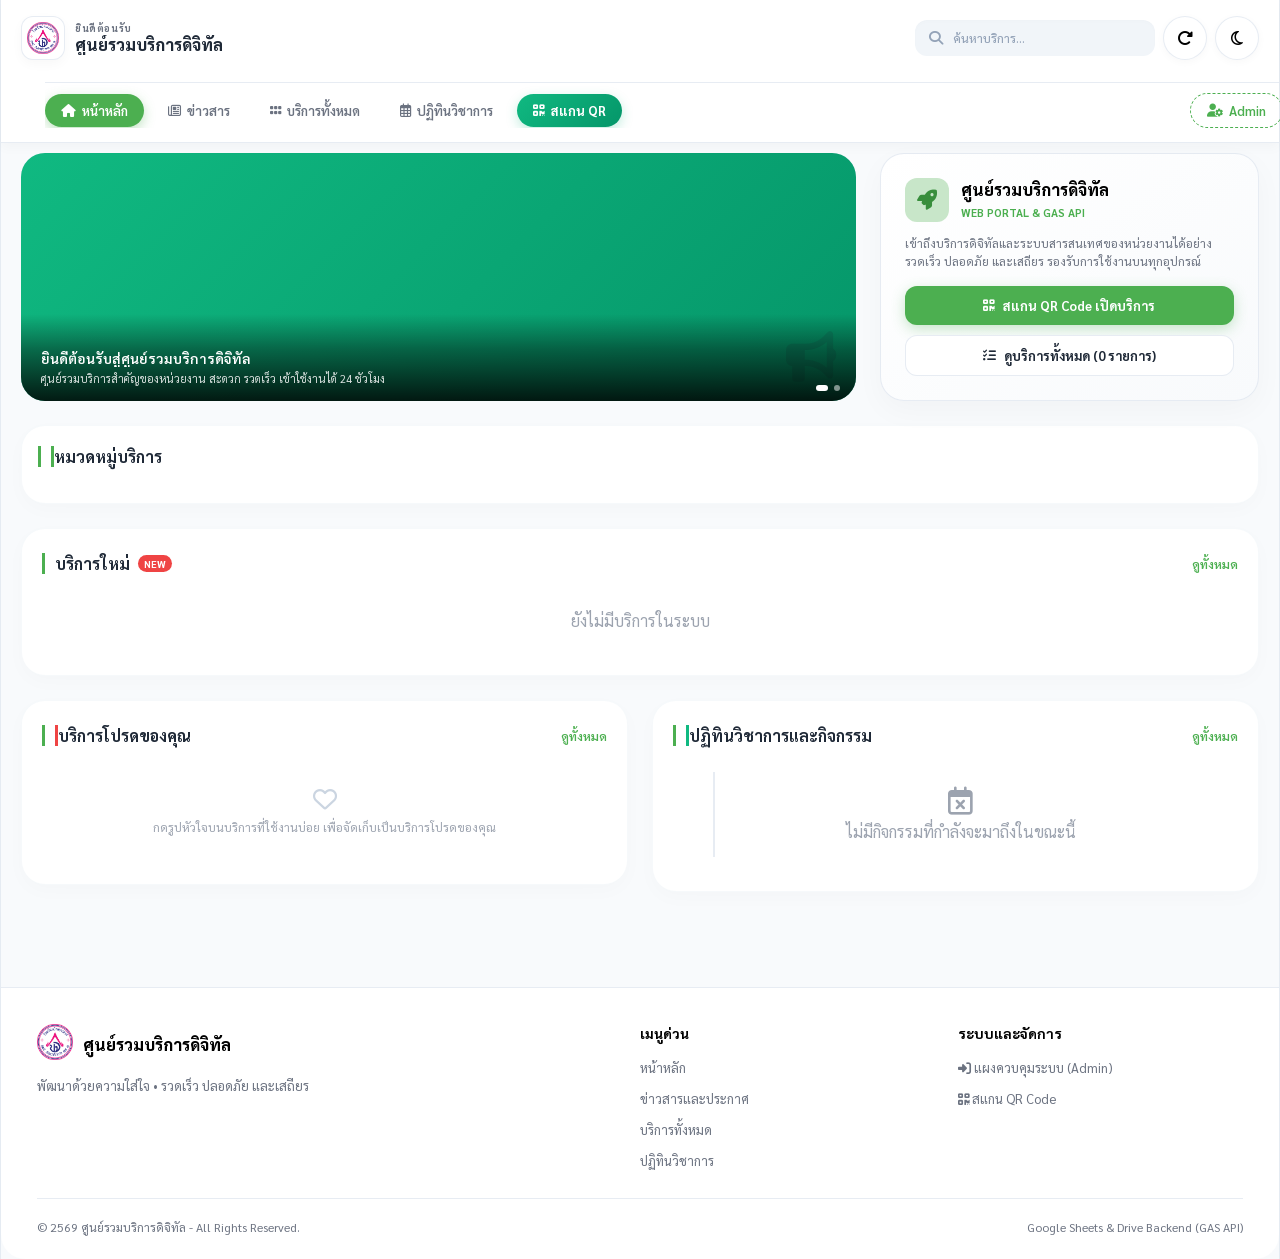
==== commit 0f6e1ca1: "Add files via upload" ====
--- a/index.html
+++ b/index.html
@@ -1142,6 +1142,7 @@
     };
 
     function updateApiStatusBadge() {
+        if (typeof CONFIG === 'undefined') return;
         const apiUrl = CONFIG.getApiUrl();
         const btn = document.getElementById('apiStatusBtn');
         const text = document.getElementById('apiStatusText');
@@ -1157,7 +1158,9 @@
     }
 
     window.openApiConfigModal = function() {
-        document.getElementById('modalApiUrlInput').value = CONFIG.getApiUrl();
+        if (typeof CONFIG !== 'undefined') {
+            document.getElementById('modalApiUrlInput').value = CONFIG.getApiUrl();
+        }
         document.getElementById('apiConfigModal').style.display = 'flex';
     };
 
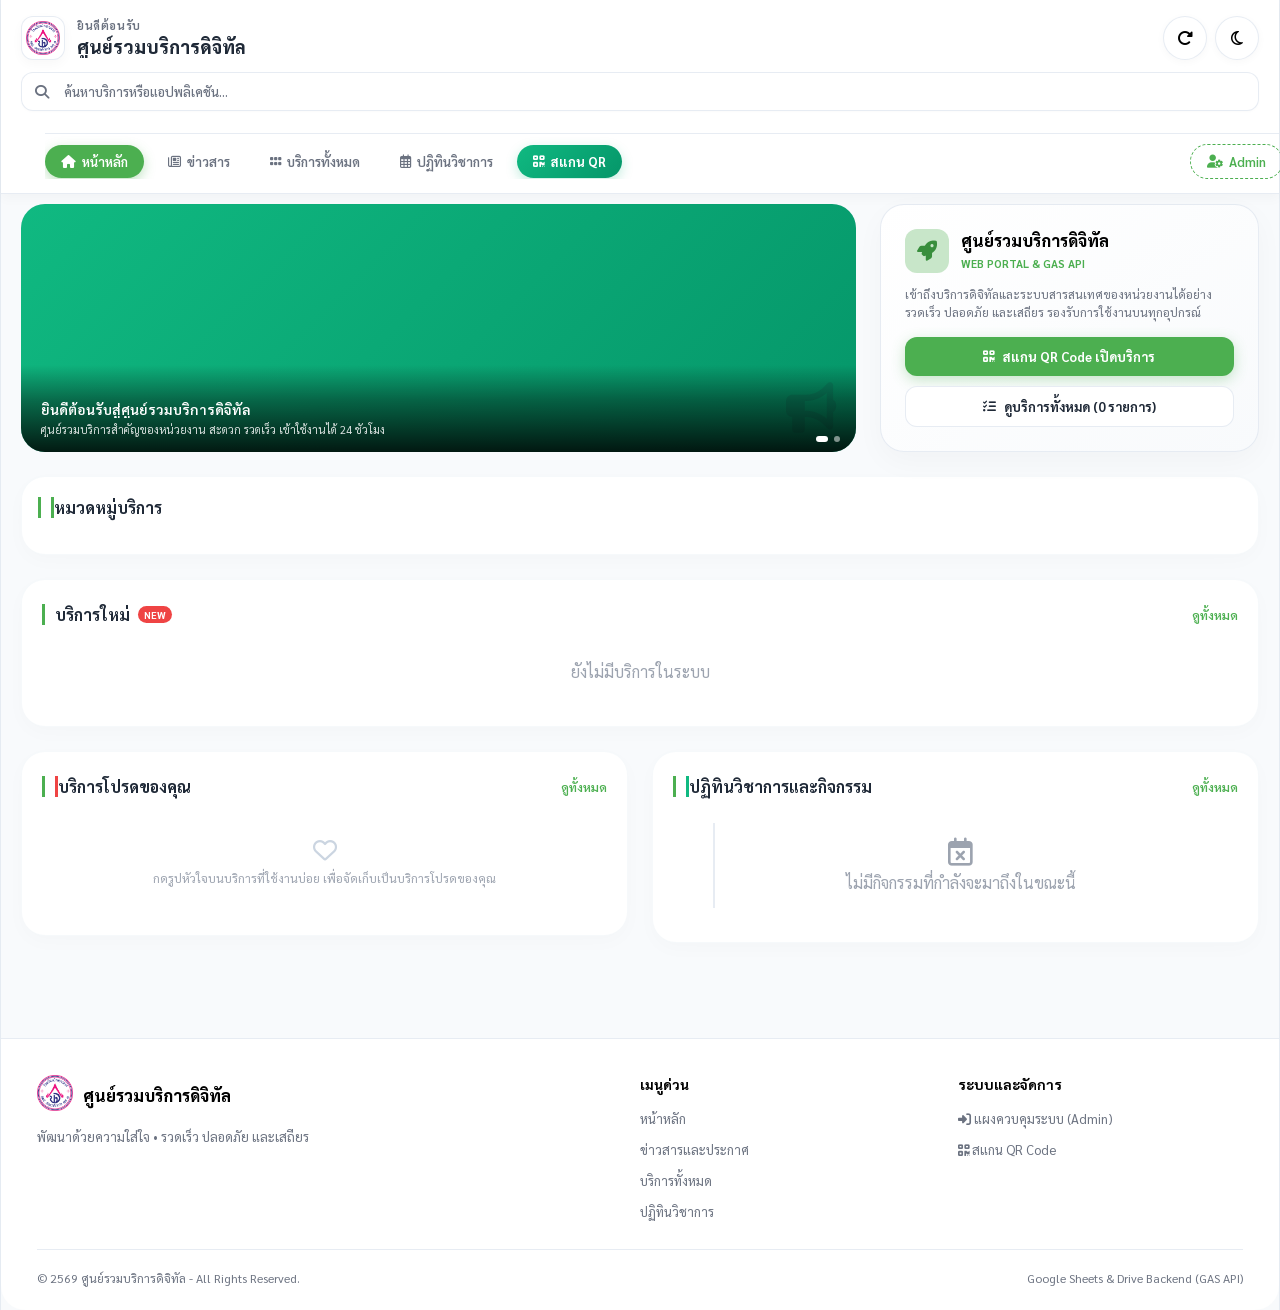
==== commit 695946fe: "Add files via upload" ====
--- a/index.html
+++ b/index.html
@@ -48,10 +48,11 @@
 
     <!-- Main App Header -->
     <header class="app-header">
+        <!-- แถวที่ 1: โลโก้, ชื่อโรงเรียน/หน่วยงาน และปุ่มการทำงาน -->
         <div class="header-top-bar">
             <div class="header-branding">
                 <div class="logo-wrapper-header" id="headerLogoContainer">
-                    <i class="fa-solid fa-graduation-cap fallback-logo-icon"></i>
+                    <img src="assets/uploads/system_logo.png" alt="Logo" class="header-logo-img" onerror="this.outerHTML='<i class=\'fa-solid fa-graduation-cap fallback-logo-icon\'></i>'">
                 </div>
                 <div class="branding-text">
                     <span class="header-welcome-text">ยินดีต้อนรับ</span>
@@ -59,19 +60,21 @@
                 </div>
             </div>
             
-            <div style="display: flex; gap: 8px; align-items: center; flex-grow: 1; justify-content: flex-end; min-width: 0;">
-                <div class="search-box-wrapper">
-                    <div class="search-box">
-                        <i class="fa-solid fa-magnifying-glass search-icon"></i>
-                        <input type="text" id="searchInput" class="search-input" placeholder="ค้นหาบริการ...">
-                    </div>
-                </div>
-                <button class="btn-refresh-toggle" onclick="reloadPortalData(true)" title="รีเฟรชข้อมูลล่าสุด">
+            <div class="header-actions">
+                <button class="btn-header-action btn-refresh-toggle" onclick="reloadPortalData(true)" title="รีเฟรชข้อมูลล่าสุด">
                     <i class="fa-solid fa-rotate-right" id="refreshIcon"></i>
                 </button>
-                <button class="btn-theme-toggle" onclick="toggleTheme()" title="สลับโหมด มืด/สว่าง">
+                <button class="btn-header-action btn-theme-toggle" onclick="toggleTheme()" title="สลับโหมด มืด/สว่าง">
                     <i class="fa-regular fa-moon"></i>
                 </button>
+            </div>
+        </div>
+
+        <!-- แถวที่ 2: ช่องค้นหาบริการ (แยกแถวใหม่อิสระ ไม่เบียดชื่อโรงเรียน) -->
+        <div class="header-search-row">
+            <div class="search-box">
+                <i class="fa-solid fa-magnifying-glass search-icon"></i>
+                <input type="text" id="searchInput" class="search-input" placeholder="ค้นหาบริการหรือแอปพลิเคชัน...">
             </div>
         </div>
 
--- a/assets/css/style.css
+++ b/assets/css/style.css
@@ -123,19 +123,18 @@
     align-items: center;
     width: 100%;
     gap: 12px;
-    flex-wrap: nowrap; /* ห้ามตกบรรทัดเด็ดขาด เพื่อให้อยู่ในระดับเดียวกัน */
 }
 
 .header-branding {
     display: flex;
     align-items: center;
-    gap: 10px;
-    flex: 0 1 auto; /* ยืดหยุ่นหดตัวได้ */
-    min-width: 0; /* ปลดล็อก min-width เพื่อไม่ให้ดัน flex */
+    gap: 12px;
+    flex: 1 1 auto;
+    min-width: 0;
 }
 
 .logo-wrapper-header {
-    width: 44px; /* ปรับขนาดโลโก้ลงเล็กน้อยให้พอดีแถว */
+    width: 44px;
     height: 44px;
     border-radius: 12px;
     background-color: #ffffff;
@@ -152,7 +151,7 @@
     width: 100%;
     height: 100%;
     object-fit: contain;
-    padding: 5px;
+    padding: 4px;
 }
 
 .fallback-logo-icon {
@@ -164,33 +163,66 @@
     display: flex;
     flex-direction: column;
     text-align: left;
-    min-width: 0; /* ป้องกันเนื้อหาดันกรอบกว้างเกินไป */
+    min-width: 0;
+    flex: 1 1 auto;
 }
 
 .header-welcome-text {
-    font-size: 10px;
+    font-size: 11px;
     font-weight: 700;
     color: var(--text-muted);
     text-transform: uppercase;
     letter-spacing: 0.6px;
-    margin-bottom: 1px;
+    margin-bottom: 2px;
 }
 
 .header-title-text {
-    font-size: 16px; /* ปรับขนาดฟอนต์ของชื่อระบบให้อ่านง่ายแต่กระชับ */
+    font-size: 16px;
     font-weight: 800;
     color: var(--text-main);
-    line-height: 1.2;
+    line-height: 1.3;
     white-space: nowrap;
     overflow: hidden;
-    text-overflow: ellipsis; /* ตัดทอนตัวอักษรหากยาวเกินขนาดหน้าจอ */
-}
-
-/* Search Box Improvements */
-.search-box-wrapper {
-    flex: 1 1 auto; /* ขยายตามพื้นที่ว่างที่เหลือในแถว */
-    max-width: 240px; /* จำกัดความกว้างบนจอใหญ่ */
-    min-width: 140px; /* ยอมให้แคบลงได้บนมือถือ */
+    text-overflow: ellipsis;
+}
+
+@media (min-width: 768px) {
+    .header-title-text {
+        font-size: 18px;
+    }
+}
+
+.header-actions {
+    display: flex;
+    gap: 8px;
+    align-items: center;
+    flex-shrink: 0;
+}
+
+.btn-header-action {
+    width: 38px;
+    height: 38px;
+    border-radius: 10px;
+    border: 1px solid var(--border);
+    background-color: var(--surface);
+    color: var(--text-main);
+    display: inline-flex;
+    align-items: center;
+    justify-content: center;
+    cursor: pointer;
+    font-size: 14px;
+    transition: all 0.2s ease;
+}
+
+.btn-header-action:hover {
+    background-color: var(--border);
+    color: var(--primary);
+    transform: translateY(-1px);
+}
+
+/* Dedicated Search Row */
+.header-search-row {
+    width: 100%;
 }
 
 .search-box {
@@ -200,25 +232,27 @@
 
 .search-input {
     width: 100%;
-    padding: 10px 12px 10px 38px; /* ปรับลดระยะช่องว่างเล็กน้อย */
-    border: none;
-    border-radius: 12px; /* โค้งมนสวยงามกระชับ */
-    background-color: #f1f5f9;
-    font-size: 12px; /* ปรับขนาดฟอนต์ในช่องค้นหาให้กระชับขึ้น */
+    padding: 10px 14px 10px 42px;
+    border: 1px solid var(--border);
+    border-radius: 12px;
+    background-color: var(--surface);
+    font-size: 13px;
     font-weight: 500;
     outline: none;
     color: var(--text-main);
     transition: all 0.25s ease;
-    box-shadow: inset 0 2px 4px rgba(0,0,0,0.01);
+    box-sizing: border-box;
+    box-shadow: 0 1px 3px rgba(0,0,0,0.02);
 }
 
 .search-input:focus {
-    background-color: #ffffff;
-    box-shadow: 0 0 0 2px var(--primary), 0 8px 20px rgba(0,0,0,0.04);
+    background-color: var(--surface);
+    border-color: var(--primary);
+    box-shadow: 0 0 0 3px rgba(76, 175, 80, 0.15), 0 4px 12px rgba(0, 0, 0, 0.05);
 }
 
 .search-input::placeholder {
-    color: #94a3b8;
+    color: var(--text-muted);
 }
 
 .search-icon {
@@ -226,8 +260,9 @@
     left: 14px;
     top: 50%;
     transform: translateY(-50%);
-    color: #94a3b8;
+    color: var(--text-muted);
     font-size: 14px;
+    pointer-events: none;
 }
 
 /* Main Content Area */
